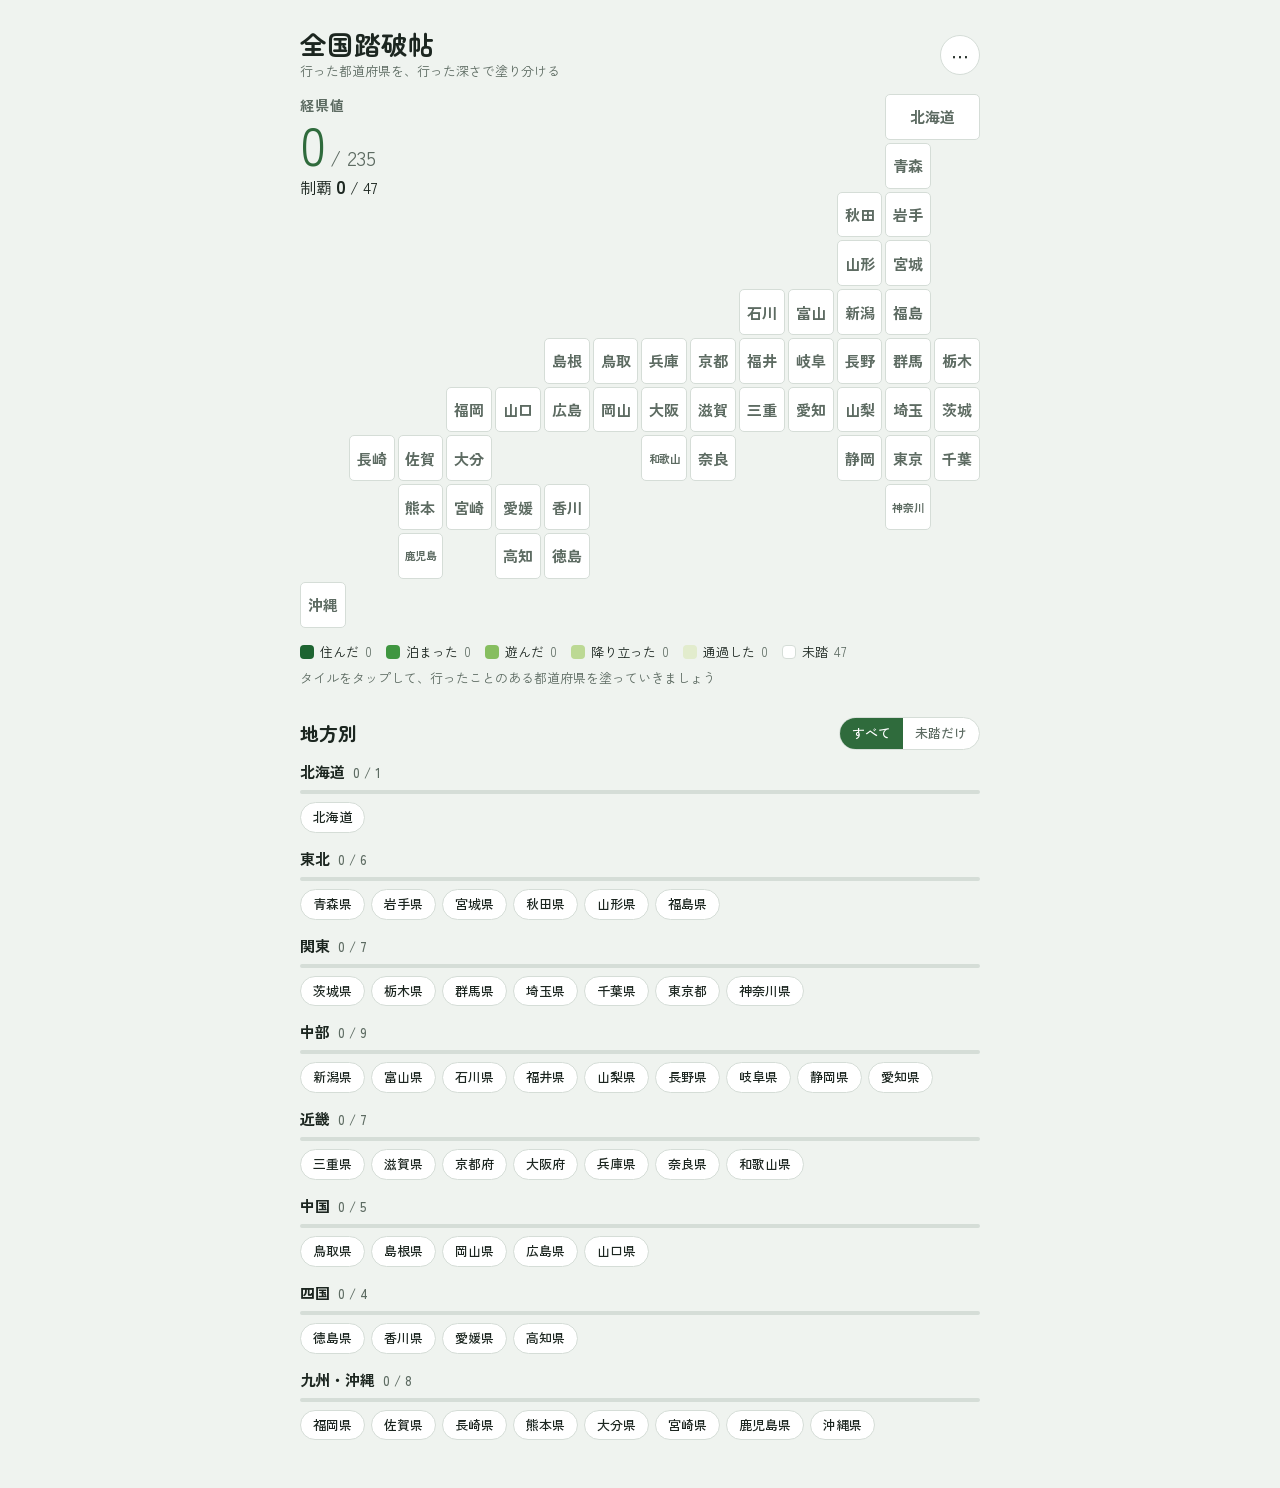
==== touha/index.html @ 2cebdfd8 "claude.ai版の食べ歩き帖と全国踏破帖のプログラムを追加 claude.aiで公開している2つのアプリのプログラムを控えとして保存。 tabearuki/ に食べ歩き帖、touha/ に全国踏破" ====
<!doctype html>
<html lang="ja">
<head>
<meta charset="utf-8">
<meta name="viewport" content="width=device-width, initial-scale=1, viewport-fit=cover">
</head>
<body>
<title>全国踏破帖</title>
<meta name="claude:viewport-fit-sides" content="cover">
<link rel="preconnect" href="https://fonts.googleapis.com">
<link rel="preconnect" href="https://fonts.gstatic.com" crossorigin>
<link rel="stylesheet" href="https://fonts.googleapis.com/css2?family=Zen+Kaku+Gothic+New:wght@400;500;700&family=Zen+Maru+Gothic:wght@700&display=swap">
<style>
/* Layout: 47都道府県のタイル地図が主役。左上の海に経県値、地図の下に凡例と地方別の進み具合 */
:root {
  --paper: #eff3ef;
  --surface: #ffffff;
  --ink: #1c2620;
  --ink-soft: #5d6b62;
  --line: #d5ddd7;
  --accent: #2f6b3c;
  --accent-soft: #e1ede3;
  --tile0: #ffffff;
  --lv1: #e2eccd; --lv2: #bcd994; --lv3: #86be5f; --lv4: #3f9640; --lv5: #1d6431;
  --on-lv1: #1c2620; --on-lv2: #1c2620; --on-lv3: #1c2620; --on-lv4: #ffffff; --on-lv5: #ffffff;
  --star: #d99a00;
  --star-off: #d3dad5;
  --danger: #b8402e;
  --scrim: rgba(16, 26, 20, .5);
  --font-display: "Zen Maru Gothic", "Hiragino Maru Gothic ProN", "Hiragino Sans", system-ui, sans-serif;
  --font-body: "Zen Kaku Gothic New", "Hiragino Sans", "Noto Sans JP", "Yu Gothic UI", system-ui, sans-serif;
}
@media (prefers-color-scheme: dark) {
  :root:not([data-theme="light"]) {
    --paper: #111613; --surface: #1a211d; --ink: #e6ece7; --ink-soft: #98a69d; --line: #2d3832;
    --accent: #8fd09a; --accent-soft: #233328; --tile0: #1a211d;
    --lv1: #2b3a28; --lv2: #3e5c32; --lv3: #5a8c40; --lv4: #82bd5c; --lv5: #bde68f;
    --on-lv1: #e6ece7; --on-lv2: #e6ece7; --on-lv3: #ffffff; --on-lv4: #111613; --on-lv5: #111613;
    --star: #f0b52a; --star-off: #34413a; --danger: #ff7a66; --scrim: rgba(0, 0, 0, .6); color-scheme: dark;
  }
}
:root[data-theme="dark"] {
  --paper: #111613; --surface: #1a211d; --ink: #e6ece7; --ink-soft: #98a69d; --line: #2d3832;
  --accent: #8fd09a; --accent-soft: #233328; --tile0: #1a211d;
  --lv1: #2b3a28; --lv2: #3e5c32; --lv3: #5a8c40; --lv4: #82bd5c; --lv5: #bde68f;
  --on-lv1: #e6ece7; --on-lv2: #e6ece7; --on-lv3: #ffffff; --on-lv4: #111613; --on-lv5: #111613;
  --star: #f0b52a; --star-off: #34413a; --danger: #ff7a66; --scrim: rgba(0, 0, 0, .6); color-scheme: dark;
}

* { box-sizing: border-box; }
body {
  background: var(--paper);
  color: var(--ink);
  font-family: var(--font-body);
  font-size: 15px;
  line-height: 1.6;
  padding-left: max(16px, env(safe-area-inset-left, 0px));
  padding-right: max(16px, env(safe-area-inset-right, 0px));
  padding-block: 0 40px;
}
.wrap { max-width: 680px; margin: 0 auto; }
button, input, select, textarea { font: inherit; color: inherit; }
button { cursor: pointer; }
:focus-visible { outline: 2px solid var(--accent); outline-offset: 2px; }

.btn {
  border: 1px solid var(--line);
  background: var(--surface);
  border-radius: 999px;
  padding: 6px 14px;
  font-size: 13px;
  font-weight: 500;
  white-space: nowrap;
  color: var(--ink);
  display: inline-flex;
  align-items: center;
  gap: 4px;
}
.btn:hover { border-color: var(--ink-soft); }
.btn.primary { background: var(--accent); border-color: var(--accent); color: var(--surface); font-weight: 700; }
.btn.danger { color: var(--danger); border-color: transparent; background: transparent; }
.btn.lg { font-size: 15px; padding: 9px 18px; }

input, select, textarea {
  width: 100%;
  border: 1px solid var(--line);
  background: var(--surface);
  border-radius: 10px;
  padding: 10px 12px;
  min-width: 0;
}
textarea { resize: vertical; }

.masthead { display: flex; align-items: center; justify-content: space-between; gap: 12px; padding-block: 20px 12px; }
.masthead h1 { font-family: var(--font-display); font-size: 26px; letter-spacing: .04em; margin: 0; line-height: 1.2; }
.masthead p { margin: 2px 0 0; color: var(--ink-soft); font-size: 13px; }
.icon-btn { border: 1px solid var(--line); background: var(--surface); border-radius: 50%; width: 40px; height: 40px; font-size: 18px; line-height: 1; color: var(--ink); flex: none; }

/* タイル地図 */
.map-box { container-type: inline-size; }
.map {
  --gap: 3px;
  --cell: calc((100cqi - 13 * var(--gap)) / 14);
  display: grid;
  grid-template-columns: repeat(14, 1fr);
  grid-auto-rows: var(--cell);
  gap: var(--gap);
}
.tile {
  border: 1px solid var(--line);
  border-radius: 5px;
  background: var(--tile0);
  color: var(--ink-soft);
  font-size: clamp(9px, 2.5cqi, 15px);
  font-weight: 700;
  line-height: 1;
  padding: 0;
  display: grid;
  place-items: center;
  overflow: hidden;
  white-space: nowrap;
}
.tile:hover { border-color: var(--accent); }
.map .tile.long { font-size: clamp(7px, 1.75cqi, 11px); letter-spacing: -.04em; }
.tile[data-lv="1"] { background: var(--lv1); color: var(--on-lv1); border-color: transparent; }
.tile[data-lv="2"] { background: var(--lv2); color: var(--on-lv2); border-color: transparent; }
.tile[data-lv="3"] { background: var(--lv3); color: var(--on-lv3); border-color: transparent; }
.tile[data-lv="4"] { background: var(--lv4); color: var(--on-lv4); border-color: transparent; }
.tile[data-lv="5"] { background: var(--lv5); color: var(--on-lv5); border-color: transparent; }
.tile.dim { opacity: .25; }

.score {
  grid-column: 1 / span 8;
  grid-row: 1 / span 4;
  align-self: start;
  display: grid;
  gap: 2px;
}
.score .label { font-size: clamp(11px, 2.6cqi, 14px); color: var(--ink-soft); font-weight: 700; letter-spacing: .08em; }
.score .big { font-family: var(--font-display); font-size: clamp(28px, 9cqi, 52px); line-height: 1; font-variant-numeric: tabular-nums; color: var(--accent); }
.score .big small { font-size: .4em; color: var(--ink-soft); margin-left: 4px; }
.score .sub { font-size: clamp(12px, 3cqi, 16px); font-variant-numeric: tabular-nums; }
.score .sub b { font-size: 1.15em; }

.legend { display: flex; flex-wrap: wrap; gap: 6px 14px; margin: 14px 0 4px; font-size: 13px; font-variant-numeric: tabular-nums; }
.legend span { display: inline-flex; align-items: center; gap: 6px; }
.swatch { width: 14px; height: 14px; border-radius: 4px; border: 1px solid var(--line); background: var(--tile0); flex: none; }
.swatch[data-lv="1"] { background: var(--lv1); border-color: transparent; }
.swatch[data-lv="2"] { background: var(--lv2); border-color: transparent; }
.swatch[data-lv="3"] { background: var(--lv3); border-color: transparent; }
.swatch[data-lv="4"] { background: var(--lv4); border-color: transparent; }
.swatch[data-lv="5"] { background: var(--lv5); border-color: transparent; }
.legend .n { color: var(--ink-soft); }

.hint { color: var(--ink-soft); font-size: 13px; margin: 6px 0 0; }

/* 地方別 */
.section-head { display: flex; align-items: center; justify-content: space-between; gap: 12px; margin: 28px 0 10px; }
.section-head h2 { font-family: var(--font-display); font-size: 19px; margin: 0; }
.seg { display: inline-flex; border: 1px solid var(--line); border-radius: 999px; overflow: hidden; background: var(--surface); }
.seg button { border: none; background: transparent; padding: 5px 12px; font-size: 13px; font-weight: 500; color: var(--ink-soft); }
.seg button[aria-pressed="true"] { background: var(--accent); color: var(--surface); }
.regions { display: grid; gap: 14px; }
.region h3 { display: flex; align-items: baseline; gap: 8px; margin: 0 0 6px; font-size: 15px; }
.region h3 .n { color: var(--ink-soft); font-size: 13px; font-weight: 500; font-variant-numeric: tabular-nums; }
.bar { height: 4px; border-radius: 2px; background: var(--line); overflow: hidden; margin-bottom: 8px; }
.bar i { display: block; height: 100%; background: var(--accent); }
.prefs { display: flex; flex-wrap: wrap; gap: 6px; }
.pill {
  border: 1px solid var(--line);
  background: var(--tile0);
  color: var(--ink);
  border-radius: 999px;
  padding: 4px 12px;
  font-size: 13px;
  font-weight: 500;
}
.pill[data-lv="1"] { background: var(--lv1); color: var(--on-lv1); border-color: transparent; }
.pill[data-lv="2"] { background: var(--lv2); color: var(--on-lv2); border-color: transparent; }
.pill[data-lv="3"] { background: var(--lv3); color: var(--on-lv3); border-color: transparent; }
.pill[data-lv="4"] { background: var(--lv4); color: var(--on-lv4); border-color: transparent; }
.pill[data-lv="5"] { background: var(--lv5); color: var(--on-lv5); border-color: transparent; }
.done-msg { color: var(--ink-soft); font-size: 13px; margin: 0; }

.toast {
  position: fixed;
  left: 50%;
  bottom: calc(24px + env(safe-area-inset-bottom, 0px));
  transform: translateX(-50%);
  width: max-content;
  max-width: calc(100% - 32px);
  background: var(--ink);
  color: var(--paper);
  padding: 10px 18px;
  border-radius: 999px;
  font-size: 14px;
  z-index: 10;
}

/* ダイアログ */
dialog {
  border: none;
  border-radius: 16px;
  padding: 20px;
  width: min(560px, calc(100% - 24px));
  max-height: calc(100% - 24px);
  background: var(--surface);
  color: var(--ink);
  box-shadow: 0 12px 40px rgba(0, 0, 0, .25);
}
dialog::backdrop { background: var(--scrim); }
dialog h2 { font-family: var(--font-display); margin: 0 0 12px; font-size: 19px; text-wrap: balance; }
dialog h3 { font-size: 15px; margin: 18px 0 8px; }
dialog form { display: grid; gap: 12px; }
dialog label, .field { display: grid; gap: 4px; font-size: 13px; color: var(--ink-soft); font-weight: 500; }
dialog label > input, dialog label > textarea, dialog label > select { color: var(--ink); font-size: 15px; font-weight: 400; }
.field-row { display: grid; grid-template-columns: 1fr 1fr; gap: 12px; }
.dialog-sub { margin: -8px 0 0; font-weight: 700; }
.dialog-actions { display: flex; gap: 8px; align-items: center; margin-top: 12px; flex-wrap: wrap; }
.spacer { flex: 1; }
.note { color: var(--ink-soft); font-size: 13px; }
.menu-list { display: grid; gap: 8px; }
.menu-list .btn { justify-content: flex-start; border-radius: 10px; padding: 12px 14px; font-size: 14px; }
.where { font-size: 13px; background: var(--paper); border-radius: 10px; padding: 10px 12px; margin: 0 0 12px; }

.detail-head { display: flex; align-items: center; gap: 12px; }
.detail-head .big-tile { width: 64px; height: 56px; border-radius: 10px; display: grid; place-items: center; font-family: var(--font-display); font-size: 18px; flex: none; }
.detail-head h2 { margin: 0; }
.detail-head p { margin: 0; color: var(--ink-soft); font-size: 13px; font-variant-numeric: tabular-nums; }
.levels { display: grid; grid-template-columns: repeat(3, 1fr); gap: 6px; }
.levels button {
  border: 1px solid var(--line);
  background: var(--surface);
  border-radius: 10px;
  padding: 8px 4px;
  font-size: 13px;
  font-weight: 700;
  display: grid;
  gap: 2px;
  justify-items: center;
}
.levels button small { font-weight: 400; color: var(--ink-soft); font-size: 11px; }
.levels button[aria-pressed="true"] { border: 2px solid var(--accent); background: var(--accent-soft); }
.levels button:disabled { opacity: .4; cursor: not-allowed; }
.trip-list { list-style: none; padding: 0; margin: 0; display: grid; gap: 10px; }
.trip { border: 1px solid var(--line); border-radius: 12px; padding: 10px 12px; }
.trip-head { display: flex; align-items: center; flex-wrap: wrap; gap: 6px 10px; }
.trip-head .date { font-weight: 700; font-variant-numeric: tabular-nums; }
.kind { font-size: 11px; font-weight: 700; padding: 1px 8px; border-radius: 999px; }
.kind[data-lv="1"] { background: var(--lv1); color: var(--on-lv1); }
.kind[data-lv="2"] { background: var(--lv2); color: var(--on-lv2); }
.kind[data-lv="3"] { background: var(--lv3); color: var(--on-lv3); }
.kind[data-lv="4"] { background: var(--lv4); color: var(--on-lv4); }
.kind[data-lv="5"] { background: var(--lv5); color: var(--on-lv5); }
.trip-btns { display: flex; gap: 4px; margin-left: auto; }
.trip-btns .btn { padding: 3px 10px; font-size: 12px; }
.trip p { margin: 4px 0 0; font-size: 14px; white-space: pre-wrap; overflow-wrap: anywhere; }
.trip .label { color: var(--ink-soft); margin-right: 6px; font-size: 12px; }
.stars { color: var(--star); letter-spacing: 1px; white-space: nowrap; }
.stars .off { color: var(--star-off); }

.stars-input { display: flex; align-items: center; gap: 2px; flex-wrap: wrap; }
.stars-input button { border: none; background: transparent; padding: 0 2px; font-size: 32px; line-height: 1.1; color: var(--star-off); }
.stars-input button.on { color: var(--star); }
.stars-input .clear { font-size: 12px; color: var(--ink-soft); margin-left: 8px; padding: 4px 8px; }

@media (max-width: 420px) {
  .field-row { grid-template-columns: 1fr; }
  dialog { padding: 16px; }
}
</style>

<div class="wrap">
  <header class="masthead">
    <div>
      <h1>全国踏破帖</h1>
      <p>行った都道府県を、行った深さで塗り分ける</p>
    </div>
    <button id="menuBtn" class="icon-btn" type="button" aria-label="メニュー">⋯</button>
  </header>

  <div class="map-box">
    <div class="map" id="map">
      <div class="score" aria-live="polite">
        <span class="label">経県値</span>
        <span class="big"><span id="scoreNum">0</span><small>/ 235</small></span>
        <span class="sub">制覇 <b id="visitedNum">0</b> / 47</span>
      </div>
    </div>
  </div>
  <div class="legend" id="legend"></div>
  <p class="hint" id="hint">読み込み中…</p>

  <div class="section-head">
    <h2>地方別</h2>
    <div class="seg" role="group" aria-label="表示する都道府県">
      <button type="button" data-filter="all" aria-pressed="true">すべて</button>
      <button type="button" data-filter="unvisited" aria-pressed="false">未踏だけ</button>
    </div>
  </div>
  <div class="regions" id="regions"></div>
</div>

<div id="toast" class="toast" role="status" hidden></div>

<dialog id="prefDialog">
  <div id="prefBody"></div>
  <div class="dialog-actions">
    <span class="spacer"></span>
    <button type="button" class="btn lg" data-close>閉じる</button>
    <button type="button" class="btn lg primary" id="addTripBtn">＋ 旅の記録</button>
  </div>
</dialog>

<dialog id="tripDialog">
  <form id="tripForm" novalidate>
    <h2 id="tripDialogTitle">旅の記録</h2>
    <p class="dialog-sub" id="tripPrefName"></p>
    <div class="field-row">
      <label>行った日（わからなければ空欄）<input id="t-date" name="date" type="date"></label>
      <label>どこまで行った？
        <select id="t-level" name="level">
          <option value="5">住んだ</option>
          <option value="4">泊まった</option>
          <option value="3" selected>遊んだ</option>
          <option value="2">降り立った</option>
          <option value="1">通過した</option>
        </select>
      </label>
    </div>
    <label>行った場所<input id="t-places" name="places" autocomplete="off" placeholder="金沢城、ひがし茶屋街"></label>
    <label>一緒に行った人<input id="t-companions" name="companions" autocomplete="off" placeholder="家族、ひとり など"></label>
    <div class="field"><span>楽しさ</span><div class="stars-input" data-name="rating"></div></div>
    <label>思い出<textarea id="t-comment" name="comment" rows="3" placeholder="食べたもの、景色、ハプニング など"></textarea></label>
    <div class="dialog-actions">
      <span class="spacer"></span>
      <button type="button" class="btn lg" data-close>キャンセル</button>
      <button type="submit" class="btn lg primary">記録する</button>
    </div>
  </form>
</dialog>

<dialog id="confirmDialog">
  <form method="dialog">
    <h2 id="confirmTitle">確認</h2>
    <p id="confirmText" class="note" style="white-space: pre-line; margin: 0"></p>
    <div class="dialog-actions">
      <span class="spacer"></span>
      <button class="btn lg" value="cancel">やめる</button>
      <button class="btn lg primary" value="ok" id="confirmOk">OK</button>
    </div>
  </form>
</dialog>

<dialog id="menuDialog">
  <h2>メニュー</h2>
  <p class="where" id="whereText"></p>
  <div class="menu-list">
    <button type="button" class="btn" id="exportJsonBtn">バックアップを保存（JSON）</button>
    <button type="button" class="btn" id="importJsonBtn">バックアップから復元（JSON）</button>
    <button type="button" class="btn" id="exportCsvBtn">表計算用に書き出し（CSV）</button>
  </div>
  <p class="note">経県値：住んだ 5点・泊まった 4点・遊んだ 3点・降り立った 2点・通過した 1点。47都道府県すべてに住むと235点です。</p>
  <input type="file" id="importFile" accept="application/json,.json" hidden>
  <div class="dialog-actions">
    <span class="spacer"></span>
    <button type="button" class="btn lg" data-close>閉じる</button>
  </div>
</dialog>

<script>
'use strict';

// ---------- 都道府県（コード, 名前, タイル表記, 地方, 列, 行） ----------
const PREFS = [
  ['01', '北海道', '北海道', '北海道', 12, 0], ['02', '青森県', '青森', '東北', 12, 1], ['03', '岩手県', '岩手', '東北', 12, 2],
  ['04', '宮城県', '宮城', '東北', 12, 3], ['05', '秋田県', '秋田', '東北', 11, 2], ['06', '山形県', '山形', '東北', 11, 3],
  ['07', '福島県', '福島', '東北', 12, 4], ['08', '茨城県', '茨城', '関東', 13, 6], ['09', '栃木県', '栃木', '関東', 13, 5],
  ['10', '群馬県', '群馬', '関東', 12, 5], ['11', '埼玉県', '埼玉', '関東', 12, 6], ['12', '千葉県', '千葉', '関東', 13, 7],
  ['13', '東京都', '東京', '関東', 12, 7], ['14', '神奈川県', '神奈川', '関東', 12, 8], ['15', '新潟県', '新潟', '中部', 11, 4],
  ['16', '富山県', '富山', '中部', 10, 4], ['17', '石川県', '石川', '中部', 9, 4], ['18', '福井県', '福井', '中部', 9, 5],
  ['19', '山梨県', '山梨', '中部', 11, 6], ['20', '長野県', '長野', '中部', 11, 5], ['21', '岐阜県', '岐阜', '中部', 10, 5],
  ['22', '静岡県', '静岡', '中部', 11, 7], ['23', '愛知県', '愛知', '中部', 10, 6], ['24', '三重県', '三重', '近畿', 9, 6],
  ['25', '滋賀県', '滋賀', '近畿', 8, 6], ['26', '京都府', '京都', '近畿', 8, 5], ['27', '大阪府', '大阪', '近畿', 7, 6],
  ['28', '兵庫県', '兵庫', '近畿', 7, 5], ['29', '奈良県', '奈良', '近畿', 8, 7], ['30', '和歌山県', '和歌山', '近畿', 7, 7],
  ['31', '鳥取県', '鳥取', '中国', 6, 5], ['32', '島根県', '島根', '中国', 5, 5], ['33', '岡山県', '岡山', '中国', 6, 6],
  ['34', '広島県', '広島', '中国', 5, 6], ['35', '山口県', '山口', '中国', 4, 6], ['36', '徳島県', '徳島', '四国', 5, 9],
  ['37', '香川県', '香川', '四国', 5, 8], ['38', '愛媛県', '愛媛', '四国', 4, 8], ['39', '高知県', '高知', '四国', 4, 9],
  ['40', '福岡県', '福岡', '九州・沖縄', 3, 6], ['41', '佐賀県', '佐賀', '九州・沖縄', 2, 7], ['42', '長崎県', '長崎', '九州・沖縄', 1, 7],
  ['43', '熊本県', '熊本', '九州・沖縄', 2, 8], ['44', '大分県', '大分', '九州・沖縄', 3, 7], ['45', '宮崎県', '宮崎', '九州・沖縄', 3, 8],
  ['46', '鹿児島県', '鹿児島', '九州・沖縄', 2, 9], ['47', '沖縄県', '沖縄', '九州・沖縄', 0, 10],
].map(([code, name, short, region, col, row]) => ({ code, name, short, region, col, row }));
const PREF = Object.fromEntries(PREFS.map((p) => [p.code, p]));
const REGIONS = ['北海道', '東北', '関東', '中部', '近畿', '中国', '四国', '九州・沖縄'];
const LEVELS = ['未踏', '通過した', '降り立った', '遊んだ', '泊まった', '住んだ'];
const LEVEL_HINTS = ['まだ行っていない', '乗り物で通っただけ', '駅や空港に降りた', '観光や用事で歩いた', '1泊以上した', '暮らしていた'];

// ---------- データ ----------
// recs[code] = { base(0-5), memo, trips: [{ id, date, level(1-5), places, companions, rating(0-5), comment }] }
const LOCAL_KEY = 'touha-v1';
const store = { mode: 'loading', db: null };
let recs = {};
let filter = 'all';

const str = (v) => (v == null ? '' : String(v)).trim();
const clamp = (v, lo, hi) => Math.max(lo, Math.min(hi, Math.round(Number(v) || 0)));
const uid = () => Date.now().toString(36) + Math.random().toString(36).slice(2, 8);

function normalizeTrip(t) {
  if (!t) return null;
  const date = /^\d{4}-\d{2}-\d{2}$/.test(str(t.date)) ? str(t.date) : '';
  return {
    id: str(t.id) || uid(),
    date,
    level: clamp(t.level, 1, 5),
    places: str(t.places),
    companions: str(t.companions),
    rating: clamp(t.rating, 0, 5),
    comment: str(t.comment),
  };
}

function normalizeRec(r) {
  return {
    base: clamp(r && r.base, 0, 5),
    memo: str(r && r.memo),
    trips: Array.isArray(r && r.trips) ? r.trips.map(normalizeTrip).filter(Boolean) : [],
  };
}

const rec = (code) => recs[code] || (recs[code] = normalizeRec(null));
const tripMax = (r) => r.trips.reduce((m, t) => Math.max(m, t.level), 0);
const levelOf = (code) => (recs[code] ? Math.max(recs[code].base, tripMax(recs[code])) : 0);
const sortedTrips = (r) => [...r.trips].sort((a, b) => (b.date || '0').localeCompare(a.date || '0'));
const firstDate = (r) => r.trips.map((t) => t.date).filter(Boolean).sort()[0] || '';

// ---------- 保存先：claude.ai（所有者）またはこの端末 ----------
const use = (name) =>
  window.claude && typeof window.claude.use === 'function'
    ? Promise.resolve(window.claude.use(name)).catch(() => null)
    : Promise.resolve(null);

function loadLocal() {
  try {
    const parsed = JSON.parse(localStorage.getItem(LOCAL_KEY) || 'null');
    if (parsed && parsed.prefs) return fromPlain(parsed.prefs);
  } catch (e) { /* 使えない環境では空で始める */ }
  return {};
}

function saveLocal() {
  try { localStorage.setItem(LOCAL_KEY, JSON.stringify({ version: 1, prefs: recs })); }
  catch (e) { toast('この端末に保存できませんでした。バックアップを取ってください'); }
}

function fromPlain(obj) {
  const out = {};
  for (const [code, r] of Object.entries(obj || {})) if (PREF[code]) out[code] = normalizeRec(r);
  return out;
}

async function initStore() {
  const [db, user] = await Promise.all([use('db'), use('user')]);
  const owner = user ? await user.isOwner() : false;
  if (db && owner) {
    store.mode = 'cloud';
    store.db = db;
    db.collection('prefs').onSnapshot(
      (snap) => {
        const next = {};
        for (const d of snap.docs) if (PREF[d.id]) next[d.id] = normalizeRec(d.data());
        recs = next;
        render();
        refreshPref();
      },
      () => toast('同期が止まりました。ページを開き直してください'),
    );
  } else {
    store.mode = 'local';
    recs = loadLocal();
    render();
  }
}

async function cloudCall(fn) {
  try {
    await fn();
  } catch (e) {
    if (e && e.code === 'unavailable') {
      await new Promise((r) => setTimeout(r, 600 + Math.random() * 800));
      try { await fn(); return true; } catch (e2) { e = e2; }
    }
    toast(e && e.code === 'quota_exceeded' ? '保存容量がいっぱいです' : '保存できませんでした。通信状況を確認してもう一度お試しください');
    return false;
  }
  return true;
}

function persist(code) {
  if (store.mode !== 'cloud') { saveLocal(); return Promise.resolve(true); }
  const r = recs[code];
  const ref = store.db.collection('prefs').doc(code);
  const empty = !r || (!r.base && !r.memo && !r.trips.length);
  return cloudCall(() => (empty ? ref.delete() : ref.set({ ...r })));
}

// ---------- 表示ユーティリティ ----------
const $ = (sel) => document.querySelector(sel);
const esc = (s) => String(s).replace(/[&<>"']/g, (c) => ({ '&': '&amp;', '<': '&lt;', '>': '&gt;', '"': '&quot;', "'": '&#39;' }[c]));
const fmtDate = (d) => (d ? d.replaceAll('-', '/') : '日付なし');
const today = () => { const d = new Date(); d.setMinutes(d.getMinutes() - d.getTimezoneOffset()); return d.toISOString().slice(0, 10); };

function starsHtml(value) {
  return `<span class="stars" aria-label="楽しさ ${value}">${'★'.repeat(value)}<span class="off">${'★'.repeat(5 - value)}</span></span>`;
}

let toastTimer;
function toast(msg) {
  const el = $('#toast');
  el.textContent = msg;
  el.hidden = false;
  clearTimeout(toastTimer);
  toastTimer = setTimeout(() => { el.hidden = true; }, 2600);
}

const confirmDialog = $('#confirmDialog');
function askConfirm(title, text, okLabel) {
  $('#confirmTitle').textContent = title;
  $('#confirmText').textContent = text;
  $('#confirmOk').textContent = okLabel;
  confirmDialog.returnValue = '';
  confirmDialog.showModal();
  return new Promise((resolve) => {
    confirmDialog.addEventListener('close', () => resolve(confirmDialog.returnValue === 'ok'), { once: true });
  });
}

// ---------- 地図と集計 ----------
function buildMap() {
  const map = $('#map');
  for (const p of PREFS) {
    const b = document.createElement('button');
    b.type = 'button';
    b.className = 'tile';
    b.dataset.code = p.code;
    b.textContent = p.short;
    if (p.short.length > 2 && p.code !== '01') b.classList.add('long');
    b.style.gridColumn = p.code === '01' ? `${p.col + 1} / span 2` : String(p.col + 1);
    b.style.gridRow = String(p.row + 1);
    map.appendChild(b);
  }
}

function render() {
  if (store.mode === 'loading') return;
  const counts = [0, 0, 0, 0, 0, 0];
  let score = 0;
  for (const p of PREFS) {
    const lv = levelOf(p.code);
    counts[lv] += 1;
    score += lv;
    const tile = document.querySelector(`.tile[data-code="${p.code}"]`);
    tile.dataset.lv = lv;
    tile.setAttribute('aria-label', `${p.name}：${LEVELS[lv]}`);
    tile.classList.toggle('dim', filter === 'unvisited' && lv > 0);
  }
  const visited = 47 - counts[0];
  $('#scoreNum').textContent = score;
  $('#visitedNum').textContent = visited;
  $('#legend').innerHTML = [5, 4, 3, 2, 1, 0]
    .map((lv) => `<span><i class="swatch" data-lv="${lv}"></i>${LEVELS[lv]} <span class="n">${counts[lv]}</span></span>`).join('');
  $('#hint').textContent = visited
    ? `残り ${counts[0]} 都道府県。タイルをタップすると記録できます`
    : 'タイルをタップして、行ったことのある都道府県を塗っていきましょう';

  $('#regions').innerHTML = REGIONS.map((region) => {
    const list = PREFS.filter((p) => p.region === region);
    const done = list.filter((p) => levelOf(p.code) > 0).length;
    const shown = filter === 'unvisited' ? list.filter((p) => levelOf(p.code) === 0) : list;
    const pills = shown.length
      ? `<div class="prefs">${shown.map((p) => `<button type="button" class="pill" data-code="${p.code}" data-lv="${levelOf(p.code)}">${esc(p.name)}</button>`).join('')}</div>`
      : '<p class="done-msg">すべて行きました</p>';
    return `<section class="region">
      <h3>${region}<span class="n">${done} / ${list.length}</span></h3>
      <div class="bar"><i style="width:${(done / list.length) * 100}%"></i></div>
      ${pills}
    </section>`;
  }).join('');
}

// ---------- 都道府県の詳細 ----------
const prefDialog = $('#prefDialog');
let currentCode = null;

function openPref(code) {
  currentCode = code;
  prefDialog.showModal();
  refreshPref();
}

function refreshPref() {
  if (!prefDialog.open) return;
  const p = PREF[currentCode];
  const r = recs[currentCode] || normalizeRec(null);
  const lv = levelOf(currentCode);
  const tmax = tripMax(r);
  const trips = sortedTrips(r);
  const first = firstDate(r);
  const sub = [p.region, LEVELS[lv]];
  if (first) sub.push(`初訪問 ${fmtDate(first)}`);
  if (trips.length) sub.push(`旅 ${trips.length}回`);

  $('#prefBody').innerHTML = `
    <div class="detail-head">
      <span class="big-tile tile" data-lv="${lv}">${esc(p.short)}</span>
      <div><h2>${esc(p.name)}</h2><p>${sub.map(esc).join(' · ')}</p></div>
    </div>
    <h3>どこまで行った？</h3>
    <div class="levels" id="levelBtns">
      ${[0, 1, 2, 3, 4, 5].map((n) => `
        <button type="button" data-level="${n}" aria-pressed="${n === lv}" ${n < tmax ? 'disabled' : ''}>
          ${LEVELS[n]}<small>${LEVEL_HINTS[n]}</small>
        </button>`).join('')}
    </div>
    ${tmax ? `<p class="note">旅の記録に「${LEVELS[tmax]}」があるので、それより低くはできません。</p>` : ''}
    <h3>旅の記録</h3>
    ${trips.length ? `<ul class="trip-list">${trips.map((t) => `
      <li class="trip" data-trip-id="${esc(t.id)}">
        <div class="trip-head">
          <span class="date">${fmtDate(t.date)}</span>
          <span class="kind" data-lv="${t.level}">${LEVELS[t.level]}</span>
          ${t.rating ? starsHtml(t.rating) : ''}
          <span class="trip-btns">
            <button type="button" class="btn" data-trip-action="edit">編集</button>
            <button type="button" class="btn danger" data-trip-action="delete">削除</button>
          </span>
        </div>
        ${t.places ? `<p><span class="label">行った場所</span>${esc(t.places)}</p>` : ''}
        ${t.companions ? `<p><span class="label">一緒に</span>${esc(t.companions)}</p>` : ''}
        ${t.comment ? `<p>${esc(t.comment)}</p>` : ''}
      </li>`).join('')}</ul>`
      : '<p class="note">まだ記録はありません。「＋ 旅の記録」から日付や行った場所を残せます。</p>'}
    <h3>メモ</h3>
    <label><span class="note">行ってみたい場所、名物 など</span>
      <textarea id="prefMemo" rows="2">${esc(r.memo)}</textarea>
    </label>`;
}

$('#prefBody').addEventListener('click', async (e) => {
  const lvBtn = e.target.closest('[data-level]');
  if (lvBtn) {
    const r = rec(currentCode);
    const n = Number(lvBtn.dataset.level);
    if (n === levelOf(currentCode) && n === r.base) return;
    r.base = n;
    render();
    refreshPref();
    if (await persist(currentCode)) toast(`${PREF[currentCode].name}を「${LEVELS[levelOf(currentCode)]}」にしました`);
    return;
  }
  const tripBtn = e.target.closest('[data-trip-action]');
  if (!tripBtn) return;
  const id = tripBtn.closest('[data-trip-id]').dataset.tripId;
  if (tripBtn.dataset.tripAction === 'edit') { openTrip(currentCode, id); return; }
  const r = rec(currentCode);
  const trip = r.trips.find((t) => t.id === id);
  if (!await askConfirm('記録を削除', `${fmtDate(trip.date)} の記録を削除します。`, '削除する')) return;
  r.trips = r.trips.filter((t) => t.id !== id);
  render();
  refreshPref();
  if (await persist(currentCode)) toast('記録を削除しました');
});

$('#prefBody').addEventListener('change', async (e) => {
  if (e.target.id !== 'prefMemo') return;
  const r = rec(currentCode);
  const memo = str(e.target.value);
  if (memo === r.memo) return;
  r.memo = memo;
  if (await persist(currentCode)) toast('メモを保存しました');
});

$('#addTripBtn').addEventListener('click', () => openTrip(currentCode));

// ---------- 旅の記録 ----------
const tripDialog = $('#tripDialog');
const tripForm = $('#tripForm');
const ratingInput = tripForm.querySelector('[data-name="rating"]');
let tripTarget = { code: null, id: null };

function setupStarsInput(container) {
  container.innerHTML = [1, 2, 3, 4, 5]
    .map((n) => `<button type="button" data-star="${n}" aria-label="${n}つ星">★</button>`).join('') +
    '<button type="button" class="clear" data-star="0">クリア</button>';
  container.addEventListener('click', (e) => {
    const btn = e.target.closest('[data-star]');
    if (btn) setStars(container, Number(btn.dataset.star));
  });
}
function setStars(container, value) {
  container.dataset.value = value;
  container.querySelectorAll('[data-star]').forEach((b) => {
    const n = Number(b.dataset.star);
    if (n > 0) { b.classList.toggle('on', n <= value); b.setAttribute('aria-pressed', String(n <= value)); }
  });
}

function openTrip(code, id = null) {
  const r = recs[code];
  const trip = id && r ? r.trips.find((t) => t.id === id) : null;
  tripTarget = { code, id: trip ? trip.id : null };
  tripForm.reset();
  $('#tripDialogTitle').textContent = trip ? '記録を編集' : '旅の記録';
  $('#tripPrefName').textContent = PREF[code].name;
  const f = tripForm.elements;
  f.date.value = trip ? trip.date : today();
  f.level.value = String(trip ? trip.level : 3);
  f.places.value = trip ? trip.places : '';
  f.companions.value = trip ? trip.companions : '';
  f.comment.value = trip ? trip.comment : '';
  setStars(ratingInput, trip ? trip.rating : 0);
  tripDialog.showModal();
}

tripForm.addEventListener('submit', async (e) => {
  e.preventDefault();
  const f = tripForm.elements;
  const code = tripTarget.code;
  const trip = normalizeTrip({
    id: tripTarget.id,
    date: f.date.value,
    level: f.level.value,
    places: f.places.value,
    companions: f.companions.value,
    rating: ratingInput.dataset.value,
    comment: f.comment.value,
  });
  const r = rec(code);
  const before = levelOf(code);
  const idx = r.trips.findIndex((t) => t.id === trip.id);
  if (idx >= 0) r.trips[idx] = trip; else r.trips.push(trip);
  tripDialog.close();
  render();
  refreshPref();
  if (!await persist(code)) return;
  const after = levelOf(code);
  toast(after > before ? `${PREF[code].name}が「${LEVELS[after]}」になりました（+${after - before}点）` : '記録を保存しました');
});

// ---------- バックアップ ----------
async function offerFile(filename, content, type) {
  if (!window.claude) {
    const a = document.createElement('a');
    a.href = URL.createObjectURL(new Blob([content], { type }));
    a.download = filename;
    a.click();
    setTimeout(() => URL.revokeObjectURL(a.href), 1000);
    return;
  }
  const downloads = await use('downloads');
  if (!downloads) { toast('この画面ではファイルを保存できません'); return; }
  try {
    await downloads.save({ filename, data: content });
    toast('保存しました');
  } catch (e) {
    if (e && e.code === 'declined') return;
    toast(e && e.code === 'rate_limited' ? '少し待ってからもう一度お試しください' : 'ファイルを保存できませんでした');
  }
}

$('#exportJsonBtn').addEventListener('click', () => {
  offerFile(`touha-${today()}.json`, JSON.stringify({ version: 1, prefs: recs }, null, 2), 'application/json');
});

$('#exportCsvBtn').addEventListener('click', () => {
  const header = ['コード', '都道府県', '地方', '段階', '点数', 'メモ', '行った日', 'その時の段階', '行った場所', '一緒に行った人', '楽しさ', '思い出'];
  const rows = [];
  for (const p of PREFS) {
    const r = recs[p.code] || normalizeRec(null);
    const lv = levelOf(p.code);
    const base = [p.code, p.name, p.region, LEVELS[lv], lv, r.memo];
    if (!r.trips.length) rows.push([...base, '', '', '', '', '', '']);
    for (const t of sortedTrips(r)) rows.push([...base, t.date, LEVELS[t.level], t.places, t.companions, t.rating || '', t.comment]);
  }
  const cell = (c) => `"${String(c).replaceAll('"', '""')}"`;
  offerFile(`touha-${today()}.csv`, '﻿' + [header, ...rows].map((r) => r.map(cell).join(',')).join('\r\n'), 'text/csv');
});

$('#importJsonBtn').addEventListener('click', () => $('#importFile').click());

$('#importFile').addEventListener('change', async (e) => {
  const file = e.target.files[0];
  e.target.value = '';
  if (!file) return;
  let next;
  try {
    const parsed = JSON.parse(await file.text());
    if (!parsed || typeof parsed.prefs !== 'object') throw new Error();
    next = fromPlain(parsed.prefs);
  } catch {
    toast('読み込めませんでした。このアプリで保存したJSONファイルを選んでください');
    return;
  }
  $('#menuDialog').close();
  const n = Object.values(next).filter((r) => r.base || r.trips.length).length;
  if (!await askConfirm('バックアップから復元', `${n}都道府県の記録を読み込みます。\nいまの記録は置き換えられます。`, '置き換える')) return;
  const codes = new Set([...Object.keys(recs), ...Object.keys(next)]);
  recs = next;
  render();
  if (store.mode === 'cloud') {
    toast('復元しています…');
    for (const code of codes) if (!await persist(code)) return;
  } else {
    saveLocal();
  }
  toast('復元しました');
});

// ---------- イベント ----------
document.addEventListener('click', (e) => {
  const target = e.target.closest('.map .tile[data-code], .pill[data-code]');
  if (target) openPref(target.dataset.code);
});

document.querySelectorAll('[data-filter]').forEach((btn) => {
  btn.addEventListener('click', () => {
    filter = btn.dataset.filter;
    document.querySelectorAll('[data-filter]').forEach((b) => b.setAttribute('aria-pressed', String(b === btn)));
    render();
  });
});

$('#menuBtn').addEventListener('click', () => {
  $('#whereText').textContent = store.mode === 'cloud'
    ? '保存先：claude.ai（あなた専用）。スマホでもパソコンでも、このページを開けば同じ記録が見られます。'
    : '保存先：この端末のブラウザ内。ブラウザのデータを消すと失われるので、ときどきバックアップを保存してください。';
  $('#menuDialog').showModal();
});

document.querySelectorAll('dialog').forEach((dialog) => {
  dialog.addEventListener('click', (e) => {
    if (e.target !== dialog) return;
    const r = dialog.getBoundingClientRect();
    if (e.clientX < r.left || e.clientX > r.right || e.clientY < r.top || e.clientY > r.bottom) dialog.close();
  });
  dialog.querySelectorAll('[data-close]').forEach((b) => b.addEventListener('click', () => dialog.close()));
});

buildMap();
setupStarsInput(ratingInput);
initStore();
</script>

</body>
</html>
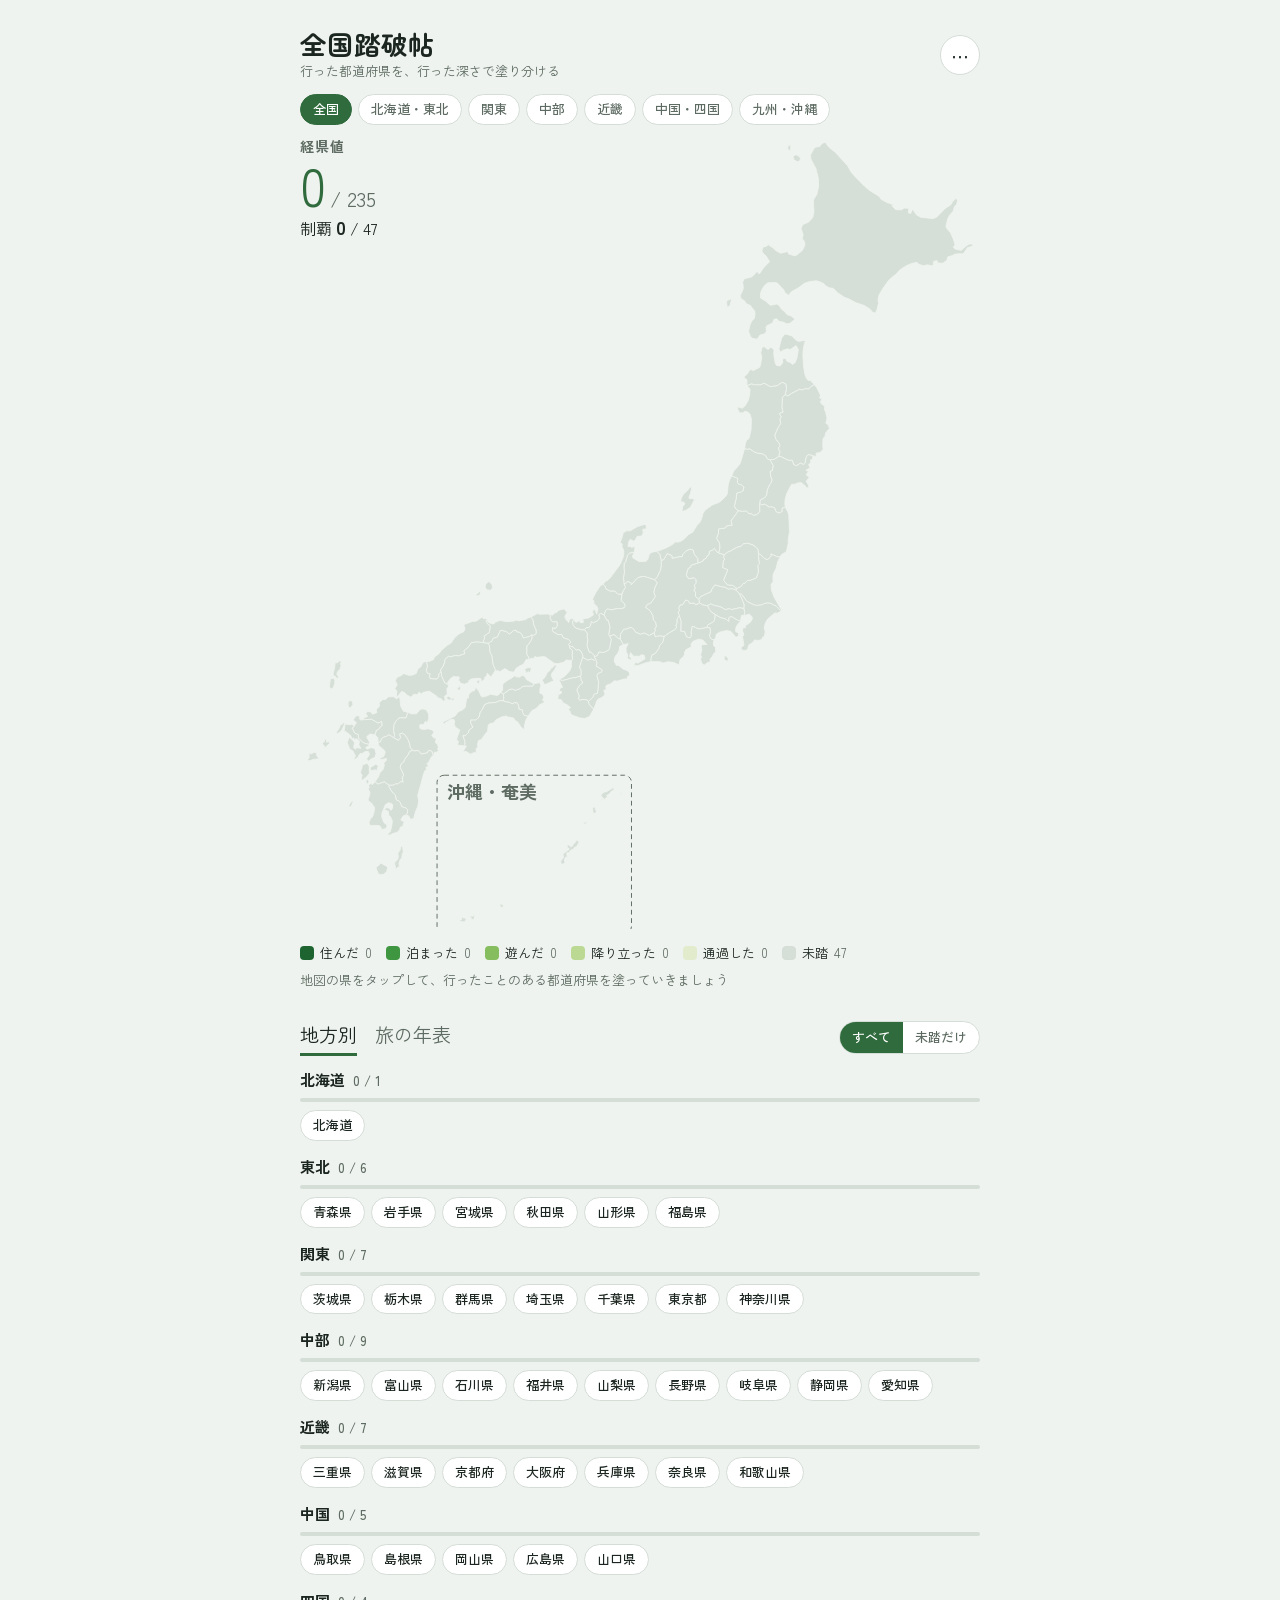
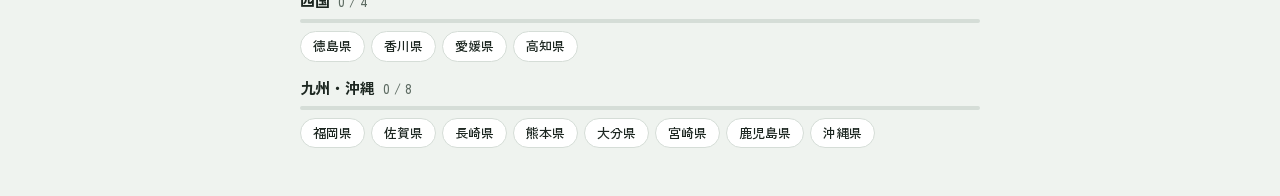
==== commit 154476ed: "全国踏破帖の控えを最新版に更新 リアルな日本地図（Natural Earth、パブリックドメイン）、地方ごとの拡大、 九州・沖縄の表示修正、旅の年表を反映。地図データを作るスクリプトを touha/t" ====
--- a/touha/index.html
+++ b/touha/index.html
@@ -11,7 +11,7 @@
 <link rel="preconnect" href="https://fonts.gstatic.com" crossorigin>
 <link rel="stylesheet" href="https://fonts.googleapis.com/css2?family=Zen+Kaku+Gothic+New:wght@400;500;700&family=Zen+Maru+Gothic:wght@700&display=swap">
 <style>
-/* Layout: 47都道府県のタイル地図が主役。左上の海に経県値、地図の下に凡例と地方別の進み具合 */
+/* Layout: 日本地図が主役。左上の日本海に経県値、九州の右下に南西諸島の枠、地図の下に凡例と地方別の進み具合 */
 :root {
   --paper: #eff3ef;
   --surface: #ffffff;
@@ -21,6 +21,7 @@
   --accent: #2f6b3c;
   --accent-soft: #e1ede3;
   --tile0: #ffffff;
+  --land0: #d6ded8;
   --lv1: #e2eccd; --lv2: #bcd994; --lv3: #86be5f; --lv4: #3f9640; --lv5: #1d6431;
   --on-lv1: #1c2620; --on-lv2: #1c2620; --on-lv3: #1c2620; --on-lv4: #ffffff; --on-lv5: #ffffff;
   --star: #d99a00;
@@ -33,7 +34,7 @@
 @media (prefers-color-scheme: dark) {
   :root:not([data-theme="light"]) {
     --paper: #111613; --surface: #1a211d; --ink: #e6ece7; --ink-soft: #98a69d; --line: #2d3832;
-    --accent: #8fd09a; --accent-soft: #233328; --tile0: #1a211d;
+    --accent: #8fd09a; --accent-soft: #233328; --tile0: #1a211d; --land0: #2c3631;
     --lv1: #2b3a28; --lv2: #3e5c32; --lv3: #5a8c40; --lv4: #82bd5c; --lv5: #bde68f;
     --on-lv1: #e6ece7; --on-lv2: #e6ece7; --on-lv3: #ffffff; --on-lv4: #111613; --on-lv5: #111613;
     --star: #f0b52a; --star-off: #34413a; --danger: #ff7a66; --scrim: rgba(0, 0, 0, .6); color-scheme: dark;
@@ -41,7 +42,7 @@
 }
 :root[data-theme="dark"] {
   --paper: #111613; --surface: #1a211d; --ink: #e6ece7; --ink-soft: #98a69d; --line: #2d3832;
-  --accent: #8fd09a; --accent-soft: #233328; --tile0: #1a211d;
+  --accent: #8fd09a; --accent-soft: #233328; --tile0: #1a211d; --land0: #2c3631;
   --lv1: #2b3a28; --lv2: #3e5c32; --lv3: #5a8c40; --lv4: #82bd5c; --lv5: #bde68f;
   --on-lv1: #e6ece7; --on-lv2: #e6ece7; --on-lv3: #ffffff; --on-lv4: #111613; --on-lv5: #111613;
   --star: #f0b52a; --star-off: #34413a; --danger: #ff7a66; --scrim: rgba(0, 0, 0, .6); color-scheme: dark;
@@ -96,46 +97,49 @@
 .masthead p { margin: 2px 0 0; color: var(--ink-soft); font-size: 13px; }
 .icon-btn { border: 1px solid var(--line); background: var(--surface); border-radius: 50%; width: 40px; height: 40px; font-size: 18px; line-height: 1; color: var(--ink); flex: none; }
 
-/* タイル地図 */
-.map-box { container-type: inline-size; }
-.map {
-  --gap: 3px;
-  --cell: calc((100cqi - 13 * var(--gap)) / 14);
-  display: grid;
-  grid-template-columns: repeat(14, 1fr);
-  grid-auto-rows: var(--cell);
-  gap: var(--gap);
-}
+/* 日本地図 */
+.zoom { display: flex; flex-wrap: wrap; gap: 6px; margin-bottom: 10px; }
+.zoom button { border: 1px solid var(--line); background: var(--surface); border-radius: 999px; padding: 4px 12px; font-size: 13px; font-weight: 500; color: var(--ink-soft); }
+.zoom button[aria-pressed="true"] { background: var(--accent); border-color: var(--accent); color: var(--surface); }
+.map-box { container-type: inline-size; position: relative; }
+.map { display: block; width: 100%; height: auto; }
+.pref { fill: var(--land0); stroke: var(--paper); stroke-width: .7; stroke-linejoin: round; cursor: pointer; }
+.pref[data-lv="1"] { fill: var(--lv1); }
+.pref[data-lv="2"] { fill: var(--lv2); }
+.pref[data-lv="3"] { fill: var(--lv3); }
+.pref[data-lv="4"] { fill: var(--lv4); }
+.pref[data-lv="5"] { fill: var(--lv5); }
+.pref:hover, .pref:focus-visible { stroke: var(--ink); stroke-width: 1.4; outline: none; }
+.pref.dim { opacity: .25; }
+.inset-box { fill: transparent; stroke: var(--ink-soft); stroke-width: .8; stroke-dasharray: 4 3; cursor: pointer; }
+.inset-label { fill: var(--ink-soft); font-size: 15px; font-weight: 700; pointer-events: none; }
+.map-label { display: none; fill: var(--ink); font-size: var(--fs, 10px); font-weight: 700; text-anchor: middle; dominant-baseline: middle; pointer-events: none; paint-order: stroke; stroke: var(--surface); stroke-width: calc(var(--fs, 10px) / 4); }
+.map.zoomed .map-label.on { display: block; }
+@media (prefers-reduced-motion: no-preference) { .pref { transition: fill .25s; } }
 .tile {
   border: 1px solid var(--line);
-  border-radius: 5px;
   background: var(--tile0);
   color: var(--ink-soft);
-  font-size: clamp(9px, 2.5cqi, 15px);
   font-weight: 700;
   line-height: 1;
-  padding: 0;
-  display: grid;
-  place-items: center;
-  overflow: hidden;
   white-space: nowrap;
 }
-.tile:hover { border-color: var(--accent); }
-.map .tile.long { font-size: clamp(7px, 1.75cqi, 11px); letter-spacing: -.04em; }
 .tile[data-lv="1"] { background: var(--lv1); color: var(--on-lv1); border-color: transparent; }
 .tile[data-lv="2"] { background: var(--lv2); color: var(--on-lv2); border-color: transparent; }
 .tile[data-lv="3"] { background: var(--lv3); color: var(--on-lv3); border-color: transparent; }
 .tile[data-lv="4"] { background: var(--lv4); color: var(--on-lv4); border-color: transparent; }
 .tile[data-lv="5"] { background: var(--lv5); color: var(--on-lv5); border-color: transparent; }
-.tile.dim { opacity: .25; }
 
 .score {
-  grid-column: 1 / span 8;
-  grid-row: 1 / span 4;
-  align-self: start;
+  position: absolute;
+  left: 0;
+  top: 0;
+  width: 46%;
   display: grid;
   gap: 2px;
-}
+  pointer-events: none;
+}
+.score[hidden], .seg[hidden], .regions[hidden], .timeline[hidden] { display: none; }
 .score .label { font-size: clamp(11px, 2.6cqi, 14px); color: var(--ink-soft); font-weight: 700; letter-spacing: .08em; }
 .score .big { font-family: var(--font-display); font-size: clamp(28px, 9cqi, 52px); line-height: 1; font-variant-numeric: tabular-nums; color: var(--accent); }
 .score .big small { font-size: .4em; color: var(--ink-soft); margin-left: 4px; }
@@ -144,7 +148,7 @@
 
 .legend { display: flex; flex-wrap: wrap; gap: 6px 14px; margin: 14px 0 4px; font-size: 13px; font-variant-numeric: tabular-nums; }
 .legend span { display: inline-flex; align-items: center; gap: 6px; }
-.swatch { width: 14px; height: 14px; border-radius: 4px; border: 1px solid var(--line); background: var(--tile0); flex: none; }
+.swatch { width: 14px; height: 14px; border-radius: 4px; border: 1px solid var(--line); background: var(--land0); flex: none; }
 .swatch[data-lv="1"] { background: var(--lv1); border-color: transparent; }
 .swatch[data-lv="2"] { background: var(--lv2); border-color: transparent; }
 .swatch[data-lv="3"] { background: var(--lv3); border-color: transparent; }
@@ -155,8 +159,31 @@
 .hint { color: var(--ink-soft); font-size: 13px; margin: 6px 0 0; }
 
 /* 地方別 */
-.section-head { display: flex; align-items: center; justify-content: space-between; gap: 12px; margin: 28px 0 10px; }
-.section-head h2 { font-family: var(--font-display); font-size: 19px; margin: 0; }
+.section-head { display: flex; align-items: center; justify-content: space-between; flex-wrap: wrap; gap: 10px 12px; margin: 28px 0 12px; }
+.view-tabs { display: flex; gap: 18px; }
+.view-tabs button { border: none; background: transparent; padding: 0 0 4px; font-family: var(--font-display); font-size: 19px; color: var(--ink-soft); border-bottom: 3px solid transparent; }
+.view-tabs button[aria-selected="true"] { color: var(--ink); border-bottom-color: var(--accent); }
+
+/* 旅の年表 */
+.timeline { display: grid; gap: 20px; }
+.year h3 { display: flex; align-items: baseline; gap: 8px; margin: 0 0 4px; font-family: var(--font-display); font-size: 18px; font-variant-numeric: tabular-nums; }
+.year h3 .n { font-family: var(--font-body); font-size: 13px; font-weight: 500; color: var(--ink-soft); }
+.tl { list-style: none; margin: 0; padding: 0; position: relative; }
+.tl::before { content: ""; position: absolute; left: 59px; top: 14px; bottom: 14px; width: 2px; background: var(--line); }
+.tl-item { position: relative; display: block; width: 100%; text-align: left; border: none; background: transparent; color: var(--ink); padding: 8px 0 8px 76px; border-radius: 10px; }
+.tl-item:hover { background: var(--accent-soft); }
+.tl-date { position: absolute; left: 0; top: 9px; width: 48px; text-align: right; font-size: 13px; font-weight: 700; color: var(--ink-soft); font-variant-numeric: tabular-nums; }
+.tl-dot { position: absolute; left: 53px; top: 12px; width: 14px; height: 14px; border-radius: 50%; border: 2px solid var(--paper); background: var(--land0); }
+.tl-dot[data-lv="1"] { background: var(--lv1); }
+.tl-dot[data-lv="2"] { background: var(--lv2); }
+.tl-dot[data-lv="3"] { background: var(--lv3); }
+.tl-dot[data-lv="4"] { background: var(--lv4); }
+.tl-dot[data-lv="5"] { background: var(--lv5); }
+.tl-head { display: flex; align-items: center; flex-wrap: wrap; gap: 4px 8px; font-weight: 700; }
+.tl-places { display: block; font-size: 14px; overflow-wrap: anywhere; }
+.tl-sub { display: block; font-size: 12px; color: var(--ink-soft); overflow-wrap: anywhere; }
+.first { font-size: 11px; font-weight: 700; color: var(--accent); border: 1px solid var(--accent); border-radius: 999px; padding: 0 6px; }
+.tl-empty { color: var(--ink-soft); font-size: 14px; margin: 0; }
 .seg { display: inline-flex; border: 1px solid var(--line); border-radius: 999px; overflow: hidden; background: var(--surface); }
 .seg button { border: none; background: transparent; padding: 5px 12px; font-size: 13px; font-weight: 500; color: var(--ink-soft); }
 .seg button[aria-pressed="true"] { background: var(--accent); color: var(--surface); }
@@ -279,26 +306,42 @@
     <button id="menuBtn" class="icon-btn" type="button" aria-label="メニュー">⋯</button>
   </header>
 
+  <div class="zoom" role="group" aria-label="地図の拡大">
+    <button type="button" data-zoom="全国" aria-pressed="true">全国</button>
+    <button type="button" data-zoom="北海道・東北" aria-pressed="false">北海道・東北</button>
+    <button type="button" data-zoom="関東" aria-pressed="false">関東</button>
+    <button type="button" data-zoom="中部" aria-pressed="false">中部</button>
+    <button type="button" data-zoom="近畿" aria-pressed="false">近畿</button>
+    <button type="button" data-zoom="中国・四国" aria-pressed="false">中国・四国</button>
+    <button type="button" data-zoom="九州・沖縄" aria-pressed="false">九州・沖縄</button>
+  </div>
   <div class="map-box">
-    <div class="map" id="map">
-      <div class="score" aria-live="polite">
-        <span class="label">経県値</span>
-        <span class="big"><span id="scoreNum">0</span><small>/ 235</small></span>
-        <span class="sub">制覇 <b id="visitedNum">0</b> / 47</span>
-      </div>
+    <svg class="map" id="map" role="group" aria-label="日本地図"></svg>
+    <div class="score" id="score" aria-live="polite">
+      <span class="label">経県値</span>
+      <span class="big"><span id="scoreNum">0</span><small>/ 235</small></span>
+      <span class="sub">制覇 <b id="visitedNum">0</b> / 47</span>
     </div>
   </div>
   <div class="legend" id="legend"></div>
   <p class="hint" id="hint">読み込み中…</p>
 
   <div class="section-head">
-    <h2>地方別</h2>
-    <div class="seg" role="group" aria-label="表示する都道府県">
+    <div class="view-tabs" role="tablist">
+      <button type="button" role="tab" data-view="regions" aria-selected="true">地方別</button>
+      <button type="button" role="tab" data-view="timeline" aria-selected="false">旅の年表</button>
+    </div>
+    <div class="seg" role="group" aria-label="表示する都道府県" id="filterSeg">
       <button type="button" data-filter="all" aria-pressed="true">すべて</button>
       <button type="button" data-filter="unvisited" aria-pressed="false">未踏だけ</button>
     </div>
+    <div class="seg" role="group" aria-label="並び順" id="orderSeg" hidden>
+      <button type="button" data-order="desc" aria-pressed="true">新しい順</button>
+      <button type="button" data-order="asc" aria-pressed="false">古い順</button>
+    </div>
   </div>
   <div class="regions" id="regions"></div>
+  <div class="timeline" id="timeline" hidden></div>
 </div>
 
 <div id="toast" class="toast" role="status" hidden></div>
@@ -360,7 +403,7 @@
     <button type="button" class="btn" id="importJsonBtn">バックアップから復元（JSON）</button>
     <button type="button" class="btn" id="exportCsvBtn">表計算用に書き出し（CSV）</button>
   </div>
-  <p class="note">経県値：住んだ 5点・泊まった 4点・遊んだ 3点・降り立った 2点・通過した 1点。47都道府県すべてに住むと235点です。</p>
+  <p class="note">経県値：住んだ 5点・泊まった 4点・遊んだ 3点・降り立った 2点・通過した 1点。47都道府県すべてに住むと235点です。<br>地図データ：Natural Earth（パブリックドメイン）。一部の離島は省略しています。</p>
   <input type="file" id="importFile" accept="application/json,.json" hidden>
   <div class="dialog-actions">
     <span class="spacer"></span>
@@ -371,27 +414,30 @@
 <script>
 'use strict';
 
-// ---------- 都道府県（コード, 名前, タイル表記, 地方, 列, 行） ----------
+// ---------- 都道府県（コード, 名前, 短い表記, 地方） ----------
 const PREFS = [
-  ['01', '北海道', '北海道', '北海道', 12, 0], ['02', '青森県', '青森', '東北', 12, 1], ['03', '岩手県', '岩手', '東北', 12, 2],
-  ['04', '宮城県', '宮城', '東北', 12, 3], ['05', '秋田県', '秋田', '東北', 11, 2], ['06', '山形県', '山形', '東北', 11, 3],
-  ['07', '福島県', '福島', '東北', 12, 4], ['08', '茨城県', '茨城', '関東', 13, 6], ['09', '栃木県', '栃木', '関東', 13, 5],
-  ['10', '群馬県', '群馬', '関東', 12, 5], ['11', '埼玉県', '埼玉', '関東', 12, 6], ['12', '千葉県', '千葉', '関東', 13, 7],
-  ['13', '東京都', '東京', '関東', 12, 7], ['14', '神奈川県', '神奈川', '関東', 12, 8], ['15', '新潟県', '新潟', '中部', 11, 4],
-  ['16', '富山県', '富山', '中部', 10, 4], ['17', '石川県', '石川', '中部', 9, 4], ['18', '福井県', '福井', '中部', 9, 5],
-  ['19', '山梨県', '山梨', '中部', 11, 6], ['20', '長野県', '長野', '中部', 11, 5], ['21', '岐阜県', '岐阜', '中部', 10, 5],
-  ['22', '静岡県', '静岡', '中部', 11, 7], ['23', '愛知県', '愛知', '中部', 10, 6], ['24', '三重県', '三重', '近畿', 9, 6],
-  ['25', '滋賀県', '滋賀', '近畿', 8, 6], ['26', '京都府', '京都', '近畿', 8, 5], ['27', '大阪府', '大阪', '近畿', 7, 6],
-  ['28', '兵庫県', '兵庫', '近畿', 7, 5], ['29', '奈良県', '奈良', '近畿', 8, 7], ['30', '和歌山県', '和歌山', '近畿', 7, 7],
-  ['31', '鳥取県', '鳥取', '中国', 6, 5], ['32', '島根県', '島根', '中国', 5, 5], ['33', '岡山県', '岡山', '中国', 6, 6],
-  ['34', '広島県', '広島', '中国', 5, 6], ['35', '山口県', '山口', '中国', 4, 6], ['36', '徳島県', '徳島', '四国', 5, 9],
-  ['37', '香川県', '香川', '四国', 5, 8], ['38', '愛媛県', '愛媛', '四国', 4, 8], ['39', '高知県', '高知', '四国', 4, 9],
-  ['40', '福岡県', '福岡', '九州・沖縄', 3, 6], ['41', '佐賀県', '佐賀', '九州・沖縄', 2, 7], ['42', '長崎県', '長崎', '九州・沖縄', 1, 7],
-  ['43', '熊本県', '熊本', '九州・沖縄', 2, 8], ['44', '大分県', '大分', '九州・沖縄', 3, 7], ['45', '宮崎県', '宮崎', '九州・沖縄', 3, 8],
-  ['46', '鹿児島県', '鹿児島', '九州・沖縄', 2, 9], ['47', '沖縄県', '沖縄', '九州・沖縄', 0, 10],
-].map(([code, name, short, region, col, row]) => ({ code, name, short, region, col, row }));
+  ['01', '北海道', '北海道', '北海道'], ['02', '青森県', '青森', '東北'], ['03', '岩手県', '岩手', '東北'],
+  ['04', '宮城県', '宮城', '東北'], ['05', '秋田県', '秋田', '東北'], ['06', '山形県', '山形', '東北'],
+  ['07', '福島県', '福島', '東北'], ['08', '茨城県', '茨城', '関東'], ['09', '栃木県', '栃木', '関東'],
+  ['10', '群馬県', '群馬', '関東'], ['11', '埼玉県', '埼玉', '関東'], ['12', '千葉県', '千葉', '関東'],
+  ['13', '東京都', '東京', '関東'], ['14', '神奈川県', '神奈川', '関東'], ['15', '新潟県', '新潟', '中部'],
+  ['16', '富山県', '富山', '中部'], ['17', '石川県', '石川', '中部'], ['18', '福井県', '福井', '中部'],
+  ['19', '山梨県', '山梨', '中部'], ['20', '長野県', '長野', '中部'], ['21', '岐阜県', '岐阜', '中部'],
+  ['22', '静岡県', '静岡', '中部'], ['23', '愛知県', '愛知', '中部'], ['24', '三重県', '三重', '近畿'],
+  ['25', '滋賀県', '滋賀', '近畿'], ['26', '京都府', '京都', '近畿'], ['27', '大阪府', '大阪', '近畿'],
+  ['28', '兵庫県', '兵庫', '近畿'], ['29', '奈良県', '奈良', '近畿'], ['30', '和歌山県', '和歌山', '近畿'],
+  ['31', '鳥取県', '鳥取', '中国'], ['32', '島根県', '島根', '中国'], ['33', '岡山県', '岡山', '中国'],
+  ['34', '広島県', '広島', '中国'], ['35', '山口県', '山口', '中国'], ['36', '徳島県', '徳島', '四国'],
+  ['37', '香川県', '香川', '四国'], ['38', '愛媛県', '愛媛', '四国'], ['39', '高知県', '高知', '四国'],
+  ['40', '福岡県', '福岡', '九州・沖縄'], ['41', '佐賀県', '佐賀', '九州・沖縄'], ['42', '長崎県', '長崎', '九州・沖縄'],
+  ['43', '熊本県', '熊本', '九州・沖縄'], ['44', '大分県', '大分', '九州・沖縄'], ['45', '宮崎県', '宮崎', '九州・沖縄'],
+  ['46', '鹿児島県', '鹿児島', '九州・沖縄'], ['47', '沖縄県', '沖縄', '九州・沖縄'],
+].map(([code, name, short, region]) => ({ code, name, short, region }));
 const PREF = Object.fromEntries(PREFS.map((p) => [p.code, p]));
+// 地図データ：Natural Earth 1:10m admin-1（パブリックドメイン）を簡略化。南西諸島は九州の右下の枠に移動、東京の伊豆大島より南の島は省略
+const MAP = {"viewBox":[13.4,13.6,567.6,662.9],"inset":[127.8,548,162.3,132],"paths":{"10":"M362.9 362.2L361.4 361.6L359.3 358.6L357.7 360.1L355.1 361.1L354.6 364.2L353.3 364.9L352.4 366.9L350.2 367.9L349.8 369.3L345.6 370.8L339.8 372.7L339.3 374.5L337.7 375L336.7 377.2L335.8 381.3L337.8 384L342.5 383.3L343.8 384.6L344 387.6L342.6 389.2L343.2 392.5L342 393.4L343.5 395.3L343.5 398.8L346.3 401.2L347.9 398.9L356.6 394.8L357.4 392.5L359.6 389.2L365.8 390.9L368.2 391.1L371.3 392.9L372.6 392.3L375.7 392.8L377.8 393.9L377.1 391.9L375 389.6L370.2 389.3L366.9 385.3L370.4 376.6L366.1 374.7L366.7 369.2L367.8 367.7L366.9 366.1L367.6 363.9L363 362.8L362.9 362.2Z","11":"M377.8 393.9L375.7 392.8L372.6 392.3L371.3 392.9L368.2 391.1L365.8 390.9L359.6 389.2L357.4 392.5L356.6 394.8L347.9 398.9L346.3 401.2L346.8 404.1L349.4 405.8L353.5 406.6L356.4 404.9L357.9 405.9L364.8 407.6L368.4 409.8L372.4 408.9L373.3 409.9L380.5 408.2L383.9 408.9L384.3 406L381.7 399.2L380.3 396.8L377.8 393.9Z","12":"M416.1 410.6L414.2 410.2L411.3 407.2L406.2 404.5L403.3 404.3L400.2 404.9L399.5 405.8L394.5 406.3L392.4 405.8L387.3 403.4L386.1 402.5L382 396.9L380.3 396.8L381.7 399.2L384.3 406L383.9 408.9L384.6 412.1L383.9 414.7L388.6 413.6L390.9 415.9L390.7 418.3L388.5 421.1L385.1 423.1L385.3 424.9L383.3 425L382.6 426.9L384 431L382.7 432L384 439.5L381.2 441.8L383.3 444L385.9 443.7L387.1 442.4L388 439.2L391.6 437L392.7 435.1L396 435.5L398.7 434.8L399.6 432.8L401.1 432.1L401.7 428L400.8 424.8L402 420.4L404 417.4L409.7 412.5L411.7 412.7L416.1 410.6Z","13":"M383.9 414.7L384.6 412.1L383.9 408.9L380.5 408.2L373.3 409.9L372.4 408.9L368.4 409.8L364.8 407.6L357.9 405.9L356.4 404.9L353.5 406.6L355 409.5L357.1 412.1L359.9 413.8L363.9 416.3L368.9 417.7L371.3 419.7L371.5 416.4L373.4 415.5L378.5 418.5L381.4 419.5L381.4 416.8L382.1 414.5L383.9 414.7ZM369.5 448.8L367.5 448.1L367.6 451.9L370.7 452.8L370.7 450.5L369.5 448.8Z","14":"M381.4 419.5L378.5 418.5L373.4 415.5L371.5 416.4L371.3 419.7L368.9 417.7L363.9 416.3L359.9 413.8L359.4 418.4L358.6 419.8L353.8 422.5L352.7 424.8L355.5 424.8L356 428.4L355.1 431.8L356.4 434.1L359 435.3L360.6 432.6L360.7 430.6L363.5 428.6L369.4 427.2L373 427.9L377.3 432.9L379.5 431.7L379.7 429.4L377 428.1L377.2 424.9L379.1 421.4L381.4 419.5Z","15":"M311.1 361L313.7 363.5L315 369L317.2 367.9L319.9 363.1L323.8 364.7L324 367L330.6 365.6L332.4 365.7L332.9 363.7L336 360.6L339.2 359.4L341.6 360L342.2 363.1L345.3 367.1L345.6 370.8L349.8 369.3L350.2 367.9L352.4 366.9L353.3 364.9L354.6 364.2L355.1 361.1L357.7 360.1L359.3 358.6L361.4 361.6L362.9 362.2L363.8 358.4L363.6 354.4L361.1 350.4L362.7 345.8L362.7 342.4L368.3 341.6L369.5 339.9L374 339.3L373.2 335.5L379.4 327.2L377.1 325.6L375.9 323.6L377.5 317.1L377.9 312.5L381.2 311.7L383.3 310.4L383.9 307.4L382 305.8L379.3 304.9L378.5 303.4L378.7 300.2L373.7 298.2L371.9 301.8L370.9 305L370 313.2L369.2 314.7L365.8 318.3L363 320.4L357.9 322.2L351.4 326.9L349.8 329.6L348.4 334.6L346.9 337.4L345 339L341.4 344.9L337.8 347.1L334.1 350.8L331.5 352.6L328.9 353.5L326.8 353.2L325.3 354.8L320.3 357.7L313.4 360.5L311.1 361ZM338.5 317.2L338 315.9L339.4 312.7L340.4 307.7L338.8 307.5L337.5 309.7L333.6 313.3L331.8 316.4L331.1 319.7L333.8 320.1L334.7 321.3L332.9 323.8L332.2 328.1L335.6 326.8L339.4 324.3L342.2 318.6L342.2 317L338.5 317.2Z","16":"M292.7 361.7L288.5 362.5L286.7 364.5L285.2 369.9L284 371.2L283.8 375.1L284.2 378.3L283.4 383.2L283.9 388.3L285.2 388.2L286.4 386.3L289.5 387.2L289.9 389.1L295.5 383L300.5 382L309.5 384.9L311.6 382.6L314.5 376.4L315 373.3L315 369L313.7 363.5L311.1 361L307.4 361.8L305.1 363.1L303.7 368L302 369.5L296.3 369.6L291.4 366.6L290.8 365.2L292.7 361.7Z","17":"M266.2 388.6L268.2 390.3L268.8 392.6L272.4 394.4L276.1 394.4L279 397L282.2 397L283.3 394.1L285.2 391.2L283.9 388.3L283.4 383.2L284.2 378.3L283.8 375.1L284 371.2L285.2 369.9L286.7 364.5L288.5 362.5L292.7 361.7L293 356.8L290.1 357.9L289.1 356.8L287.2 357.2L287.8 353.1L289 351.1L291.7 352.6L293.5 351.3L294.8 348.7L298.7 348.3L299.9 345.8L299.5 342.8L302.6 342.2L302.3 339.3L300.8 338.7L294.9 340.5L289.1 344L286.1 344L283.1 345.7L282.6 348.6L280.6 354L282.4 354.9L282.1 356.9L283.7 360.8L283.5 365.2L281.2 370.8L279.6 373.5L272.8 382.7L270.1 385.4L268.5 386.1L266.2 388.6Z","18":"M242 418.3L240.8 419.3L241.2 422.4L243.3 425.1L248.8 426.8L250.6 426.5L252.4 424.9L254.6 424.8L255.7 423.4L256.7 419.9L258.2 420.8L261.8 419.1L263.6 416.7L262.9 414L264.3 413L267.2 414.2L268.7 410.2L269.8 409.3L273.6 409.9L278.7 408.8L281.1 409L283.8 408.4L284.9 406.6L284.1 404.5L281.5 402.3L282.2 397L279 397L276.1 394.4L272.4 394.4L268.8 392.6L268.2 390.3L266.2 388.6L264.1 389.9L260.3 395.6L257.5 401.1L258.7 402.6L258.7 404.6L261.2 407L262.1 409L261.1 413.5L259.5 409.4L257.5 410.9L258.3 414.3L254.2 416.8L249.4 417.5L250 420.4L247.4 420.8L246.7 418.7L244.6 420.3L243.1 420.1L242 418.3Z","19":"M346.8 404.1L343.8 405.8L342.5 404.3L338.7 404.5L337.5 402.4L335.3 401.7L332.9 405.5L330.6 406L329.4 408.5L330.2 410.1L329.1 412L330 414.9L331.4 419.3L331.2 427.9L334.2 428L336 432.4L338.9 433.5L340.1 431.7L340 428.2L340.9 423.6L346.2 426L352.7 424.8L353.8 422.5L358.6 419.8L359.4 418.4L359.9 413.8L357.1 412.1L355 409.5L353.5 406.6L349.4 405.8L346.8 404.1Z","20":"M345.6 370.8L345.3 367.1L342.2 363.1L341.6 360L339.2 359.4L336 360.6L332.9 363.7L332.4 365.7L330.6 365.6L324 367L323.8 364.7L319.9 363.1L317.2 367.9L315 369L315 373.3L314.5 376.4L311.6 382.6L309.5 384.9L311.5 387.4L309.5 391.6L308.7 395.3L309.9 398.8L306.2 404.4L303.4 405.3L301.7 407.9L305.6 410.7L307.8 414.6L308.3 418.4L310.2 420.2L310.8 424.2L309.5 425.2L310 426.9L309 429.2L309.9 432.5L313.3 431.7L317.3 432.2L321.7 429.1L326.4 426.5L327.7 424.6L327.3 422.6L328.2 421.2L328.2 417.6L330 414.9L329.1 412L330.2 410.1L329.4 408.5L330.6 406L332.9 405.5L335.3 401.7L337.5 402.4L338.7 404.5L342.5 404.3L343.8 405.8L346.8 404.1L346.3 401.2L343.5 398.8L343.5 395.3L342 393.4L343.2 392.5L342.6 389.2L344 387.6L343.8 384.6L342.5 383.3L337.8 384L335.8 381.3L336.7 377.2L337.7 375L339.3 374.5L339.8 372.7L345.6 370.8Z","21":"M309.5 384.9L300.5 382L295.5 383L289.9 389.1L289.5 387.2L286.4 386.3L285.2 388.2L283.9 388.3L285.2 391.2L283.3 394.1L282.2 397L281.5 402.3L284.1 404.5L284.9 406.6L283.8 408.4L281.1 409L278.7 408.8L273.6 409.9L269.8 409.3L268.7 410.2L267.2 414.2L269.4 418.7L270.5 418.6L272.1 424.3L271.1 430.7L271.8 431.9L275.6 430.7L278.9 433.7L280.7 434.4L280.9 430.5L283.8 425.9L285 426.3L289.7 424.6L291.9 426.1L293.5 428.6L297.7 430.4L300.7 429.3L304.9 431.4L309 429.2L310 426.9L309.5 425.2L310.8 424.2L310.2 420.2L308.3 418.4L307.8 414.6L305.6 410.7L301.7 407.9L303.4 405.3L306.2 404.4L309.9 398.8L308.7 395.3L309.5 391.6L311.5 387.4L309.5 384.9Z","22":"M359 435.3L356.4 434.1L355.1 431.8L356 428.4L355.5 424.8L352.7 424.8L346.2 426L340.9 423.6L340 428.2L340.1 431.7L338.9 433.5L336 432.4L334.2 428L331.2 427.9L331.4 419.3L330 414.9L328.2 417.6L328.2 421.2L327.3 422.6L327.7 424.6L326.4 426.5L321.7 429.1L317.3 432.2L316.2 436.8L313.4 439.9L312.9 442.1L310 446.2L307.1 447.6L306.2 451L306.4 453.2L313.4 453.2L316.9 454.4L320.1 453.3L325.1 453.8L329.8 456L330.6 451.5L333.1 449.4L334.6 446.9L334.2 445.8L335.5 443.3L340.2 440.8L339.7 438.7L341.5 436.2L346.1 434.4L349.6 435.1L353 438.8L349 438.9L348.3 440.8L348.8 443.1L347.8 447.5L348.7 449.9L347.7 450.8L348.6 454.1L350.6 456.2L354.1 453.6L355.4 454.2L355.9 450.7L357.4 449.3L358.8 446.3L360.5 445.2L360.2 441.4L358.8 440.1L358.4 437.9L359 435.3Z","23":"M306.4 453.2L306.2 451L307.1 447.6L310 446.2L312.9 442.1L313.4 439.9L316.2 436.8L317.3 432.2L313.3 431.7L309.9 432.5L309 429.2L304.9 431.4L300.7 429.3L297.7 430.4L293.5 428.6L291.9 426.1L289.7 424.6L285 426.3L283.8 425.9L280.9 430.5L280.7 434.4L283.2 439L287.4 438.2L285.5 441.8L285.7 445.1L286.9 447.1L286.6 450.4L289.5 452.1L290 450.6L288.5 449L289.3 445.6L291.8 448.7L296.8 448.6L298.5 447.3L300.9 448.1L301.3 451L295.2 454.5L293.6 453.4L291.8 456.8L295.8 456.4L302.2 454.1L306.4 453.2Z","24":"M283.2 439L280.7 434.4L278.9 433.7L275.6 430.7L271.8 431.9L273.2 434.7L271.8 442L270.6 443.8L266.7 445.5L262.9 445.1L261.5 448L259 449.1L260.1 451.4L261.2 453.7L260.6 457L265.4 459.9L265.4 461.6L262 463.2L261.1 464.9L262.7 470.4L261.7 479.6L259 480.3L257.5 483.3L254 486.5L254.5 488.5L257.3 491.8L258.7 492.5L261.1 486.1L262.3 484.3L265.3 483.2L267.7 481.1L267.9 479.3L266.8 477.4L269 476.2L268.6 473.8L269.8 472.6L272.4 471.8L275.8 469.1L278.1 469.5L283.9 467.7L286.3 467.7L287.2 465.2L288.6 465L288.5 462.6L286.5 460.6L283.2 459.5L279.4 456.4L277.3 456.1L275.7 452.8L276.2 449.4L278.8 445.9L279.9 443.5L280.2 440.6L283.2 439Z","25":"M267.2 414.2L264.3 413L262.9 414L263.6 416.7L261.8 419.1L258.2 420.8L256.7 419.9L255.7 423.4L254.6 424.8L252.4 424.9L250.6 426.5L253.3 429.5L253 431.5L253.6 435.2L252.9 439.8L254.8 445.3L256.2 445.3L258.8 447.9L259 449.1L261.5 448L262.9 445.1L266.7 445.5L270.6 443.8L271.8 442L273.2 434.7L271.8 431.9L271.1 430.7L272.1 424.3L270.5 418.6L269.4 418.7L267.2 414.2Z","26":"M222.1 413.7L222.2 417.2L223.6 419.5L225 420.1L227.9 419.9L228.2 423.3L226.6 425.4L224.3 424.8L224 427.3L225.1 428.6L229 430.7L231.7 430.4L233 433.2L237.7 434.8L239.5 436.9L237.5 438.8L238.3 440.1L241.4 441L243.9 443.6L245.9 443.2L247.4 444L249.4 447.6L249.4 449.6L253.5 452L256.7 451L259.2 452.2L260.1 451.4L259 449.1L258.8 447.9L256.2 445.3L254.8 445.3L252.9 439.8L253.6 435.2L253 431.5L253.3 429.5L250.6 426.5L248.8 426.8L243.3 425.1L241.2 422.4L240.8 419.3L242 418.3L241.2 417.1L238.2 417.8L237.9 420.5L235 417.7L234.4 415.1L236.4 412.4L233.9 409.1L229.2 410.4L227.5 412.3L226.1 412.4L224.2 414.4L222.1 413.7Z","27":"M229.3 468L232.6 469L241.3 466.6L243.5 466.6L247.5 465.1L248.2 464.5L248 460.3L246.7 457.9L249.4 449.6L249.4 447.6L247.4 444L245.9 443.2L243.9 443.6L241.4 441L238.3 440.1L238.4 441.9L240.8 443.9L240.5 448.2L241 450.8L239.9 452.3L239.9 457.7L238.6 460.6L236.9 462.8L233.3 466.3L229.3 468Z","28":"M206 416L207.7 418.2L208.5 422.5L210.4 426.7L210.5 429.7L208.3 431.3L207 430.8L206.9 434.4L204.3 438.4L202.7 440L202.6 447.1L204.3 449.6L204 451.6L206.5 450.4L208.1 450.8L209.5 448.9L211 449.6L216.7 449L218.3 449.3L225.2 454.3L228 455L233.3 453.8L235.8 451.8L239.9 452.3L241 450.8L240.5 448.2L240.8 443.9L238.4 441.9L238.3 440.1L237.5 438.8L239.5 436.9L237.7 434.8L233 433.2L231.7 430.4L229 430.7L225.1 428.6L224 427.3L224.3 424.8L226.6 425.4L228.2 423.3L227.9 419.9L225 420.1L223.6 419.5L222.2 417.2L222.1 413.7L220 413.4L213.3 413.6L211.5 413.1L206 416ZM226.6 455.7L224.5 458L222.8 458.8L221.9 460.7L220 462.1L217.5 466.8L215.4 468.5L217.7 472.4L225.2 469.2L223.2 465.1L223.4 463.2L226 459.8L227.5 456.8L226.6 455.7Z","29":"M260.1 451.4L259.2 452.2L256.7 451L253.5 452L249.4 449.6L246.7 457.9L248 460.3L248.2 464.5L247.5 465.1L248 468.6L249.5 471L247 472.6L244.4 476.7L246.4 481.8L245.9 484.4L247.2 485.6L248.6 484.8L253 485.1L254 486.5L257.5 483.3L259 480.3L261.7 479.6L262.7 470.4L261.1 464.9L262 463.2L265.4 461.6L265.4 459.9L260.6 457L261.2 453.7L260.1 451.4Z","30":"M258.7 492.5L257.3 491.8L254.5 488.5L254 486.5L253 485.1L248.6 484.8L247.2 485.6L245.9 484.4L246.4 481.8L244.4 476.7L247 472.6L249.5 471L248 468.6L247.5 465.1L243.5 466.6L241.3 466.6L232.6 469L229.3 468L232.6 474.6L230.8 475.1L229.6 477.3L231.8 478.4L231.5 479.6L229 480.9L228.6 484.6L231.5 485L232.9 487.4L236.6 489.4L239.2 491.5L237.1 493.2L238.8 494.5L239.1 496.2L240.9 498L247.2 500.2L251.3 500.7L255.2 498.8L258.7 492.5Z","31":"M170.1 418.6L168.6 419L169.9 421.8L172.1 423.1L171.5 428.7L167.1 431.8L167.4 433.7L165.9 437.3L170.4 438L173.5 436.2L174.7 433.7L178.1 432.8L180.6 427.4L181.5 427.1L185.6 428.2L188.1 430.3L191.9 427.2L193.7 427L194.4 428.5L196.8 428.8L198.4 430.3L199.8 433.5L204.7 432.3L207 430.8L208.3 431.3L210.5 429.7L210.4 426.7L208.5 422.5L207.7 418.2L206 416L203.7 416.6L201.9 418.1L195.3 419.2L194.4 418.5L191.3 419.4L185.5 419.9L180.6 418.7L176.1 420.4L175.3 421.7L172.5 421.4L170.4 420.2L170.1 418.6Z","32":"M164.2 394.9L163.1 394.8L160.2 397.5L161.2 398.4L163.6 397.5L164.2 394.9ZM118.9 453.1L119.8 457.2L118.7 460.2L119.6 462.8L122 463.4L121.4 465.1L122 467.4L127.7 467.8L129.5 465.4L129.2 463.5L131.1 461.7L130.8 460.2L133 456.9L134.2 453.6L134.4 451.3L137.5 448.7L138.4 449.3L143.2 448L145.9 448.4L151.1 446.5L150.2 444.2L153.6 441.5L156.6 437.3L161.6 436.8L165.9 437.3L167.4 433.7L167.1 431.8L171.5 428.7L172.1 423.1L169.9 421.8L168.6 419L170.1 418.6L168.5 417.1L166.9 417.5L165.2 416.1L160.8 419.3L157.4 419.6L150 422.4L151.2 425.8L150.1 428.2L146.7 429.7L142.6 433L139.7 437.5L136.4 439.5L131.5 443.7L129.4 446.5L125.4 449.6L124.9 451.4L121.2 453L118.9 453.1ZM173.7 389L171.3 386.3L168.6 388.1L167.9 391.4L169.9 393.3L172.4 393.7L174.1 391.7L173.7 389Z","33":"M204 451.6L204.3 449.6L202.6 447.1L202.7 440L204.3 438.4L206.9 434.4L207 430.8L204.7 432.3L199.8 433.5L198.4 430.3L196.8 428.8L194.4 428.5L193.7 427L191.9 427.2L188.1 430.3L185.6 428.2L181.5 427.1L180.6 427.4L178.1 432.8L174.7 433.7L173.5 436.2L170.4 438L171.6 440.1L171.8 444.9L173.5 448.3L174.5 455.7L176.3 459.6L176.1 461.1L178.7 460.7L180.2 461.6L184.5 459L188.4 461.5L192.1 462L193.6 458.9L196.9 456.7L199.9 455.4L202.2 451.3L204 451.6Z","34":"M176.1 461.1L176.3 459.6L174.5 455.7L173.5 448.3L171.8 444.9L171.6 440.1L170.4 438L165.9 437.3L161.6 436.8L156.6 437.3L153.6 441.5L150.2 444.2L151.1 446.5L145.9 448.4L143.2 448L138.4 449.3L137.5 448.7L134.4 451.3L134.2 453.6L133 456.9L130.8 460.2L131.1 461.7L131.7 465.6L134.1 470.9L137.2 472.4L136.6 470.4L139.5 466.9L141.9 465.4L143.7 466L145.5 465.5L146.6 466.6L145.7 468.5L147.6 471.3L150.7 472L154.6 470.3L154.1 469.2L156.5 467.6L162.4 467.1L164.3 467.3L164.8 469.9L167.2 468.3L167.7 466.3L169.2 465L169.8 462.9L172.8 466.1L176.1 461.1ZM147.4 477.1L147 472.9L144.2 476.5L147.4 477.1Z","35":"M137.2 472.4L134.1 470.9L131.7 465.6L131.1 461.7L129.2 463.5L129.5 465.4L127.7 467.8L122 467.4L121.4 465.1L122 463.4L119.6 462.8L118.7 460.2L119.8 457.2L118.9 453.1L116.4 453.6L113.9 457.9L111.8 459.2L110.5 463L107.5 464.3L104.7 464.7L99.5 463L98.2 464.7L94.7 466L92.9 468.8L94.6 472.6L92.6 475.5L94.3 477.9L93.8 482L94.9 482.2L98.2 478.1L100.4 478.8L102.5 480.9L105.9 482.9L108.6 480.4L111.6 480.7L112.7 478.7L115.4 480.5L116 478.9L121.1 477.8L127.6 482L128.5 483.3L131.3 484.2L133.1 486.2L134.6 485.7L134.1 482.1L136.3 480.4L136 475.7L137.2 474.3L137.2 472.4ZM137.1 485.2L140.1 485L141.5 486.3L142.2 483.4L140 484.1L137.6 482L135.5 483.2L137.1 485.2Z","36":"M208.5 471.7L207.7 473.5L201.3 473.5L198.6 474.3L197.1 475.7L193 477.1L190.9 476L188.6 476.3L183.2 480.1L183.4 483.9L182.8 485.8L185.9 486.9L188.1 487.1L190.4 488.4L192.7 487.5L194.7 487.6L195.9 490.1L196.1 492.8L199.3 493.8L199.2 495.6L200.3 497.9L203.7 498.8L207.2 493.8L209 493.2L212.6 490.5L212.9 489.4L217.9 487L215.6 485L216.9 483.8L216.7 481.9L214.8 479.6L213.6 479.6L213.7 475.6L214.5 472.9L213.4 470.7L208.5 471.7Z","37":"M181 479L183.2 480.1L188.6 476.3L190.9 476L193 477.1L197.1 475.7L198.6 474.3L201.3 473.5L207.7 473.5L208.5 471.7L202.5 468.2L201.2 465.8L199.1 464.6L196.8 466.1L194.2 465.9L192.4 465L190.1 466.9L187.1 468.5L183.6 471.1L182.5 472.6L182.6 476.8L181 479ZM206.1 457.8L202.9 458.4L200.8 459.5L202.7 463.2L203.8 461.4L205.4 462.8L206.3 459.5L206.1 457.8Z","38":"M150.2 523.6L151.1 522.3L151.2 520L149.4 515L151.2 515.1L154 512.5L154.5 510.4L157.8 507.9L155.8 504.4L156 502L160.2 502L162.9 499.5L163.9 495.3L165.6 493.1L167.6 489.1L170.5 487.8L177 487.2L179.9 485.9L182.8 485.8L183.4 483.9L183.2 480.1L181 479L178.3 481.4L172.2 480.4L169.7 481.7L165.9 482.7L164.6 482L162.8 477.9L159.9 474.3L159.2 477.3L157.4 477.8L154.4 480.1L153.9 483.6L152.5 483.8L151.3 491.4L148.9 493.6L145.6 495L142.8 498.6L132.5 503.7L133.7 505.5L135.3 503.7L139.4 501.4L141.8 501.4L142.6 503.3L142.1 505L143 507.8L146.8 510.3L144.1 517.9L145.7 520.3L144.7 522.7L150.2 523.6ZM161.8 471.7L163.6 470.3L162.8 468.2L160.8 469.9L161.8 471.7Z","39":"M203.7 498.8L200.3 497.9L199.2 495.6L199.3 493.8L196.1 492.8L195.9 490.1L194.7 487.6L192.7 487.5L190.4 488.4L188.1 487.1L185.9 486.9L182.8 485.8L179.9 485.9L177 487.2L170.5 487.8L167.6 489.1L165.6 493.1L163.9 495.3L162.9 499.5L160.2 502L156 502L155.8 504.4L157.8 507.9L154.5 510.4L154 512.5L151.2 515.1L149.4 515L151.2 520L151.1 522.3L150.2 523.6L152.4 523.6L149.6 528L152.5 528.4L155.7 530.4L159.1 528.9L160.4 529.7L160.5 525.4L161.9 525.2L161.6 522L162.4 519L164.9 518.1L168 513.5L170 511.2L170.5 506.1L171.9 505L175.2 504.3L176.9 501.8L181.5 499.4L185.7 498.5L186.5 499.2L191.7 500.3L193.2 502.6L195 503.4L197.7 507.4L200.3 510.1L201.1 504.9L202.1 501.6L203.7 498.8Z","40":"M65.9 501.7L73.1 501.3L78.5 504.5L81.5 503.2L81.9 506.5L80.4 507.4L79.4 509.4L77.1 510.5L76 514.3L78.4 516.7L78.6 520.8L80.4 520.2L81.6 517.5L83.5 516.1L85.3 515.8L86.9 514.4L88.3 514.6L91.7 516.8L92.4 514.3L91.5 510.7L91.9 505.9L93.4 503L95.5 500.6L97.2 500L101.9 500.2L103.6 495.5L99.7 494.6L97.4 490.2L96.9 484.1L95.4 482.5L94.3 484.4L91.5 482.4L86.9 482.6L85.2 484.7L82.5 484.8L79.4 487.7L79.9 490.3L77.2 492.9L77.4 495.8L74.1 497L72.2 495.2L69.9 494.8L68.3 496.4L69.8 499L66.5 500.2L65.9 501.7Z","41":"M58.7 506.8L56.9 508.8L59.2 513L62.1 514.2L62.3 517.2L65.8 520.5L68.1 521.6L71.3 522.3L71.3 520.3L69 515.9L71.8 513.6L76 514.3L77.1 510.5L79.4 509.4L80.4 507.4L81.9 506.5L81.5 503.2L78.5 504.5L73.1 501.3L65.9 501.7L64.4 502L62.8 500.8L63.5 499.5L61.8 498.1L60 498.7L57.8 501.8L60.5 504.1L58.7 506.8Z","42":"M71.3 522.3L68.1 521.6L65.8 520.5L62.3 517.2L62.1 514.2L59.2 513L56.9 508.8L58.7 506.8L56.4 505.4L55 505.9L51.1 505.2L50.2 511L51.8 511.7L55.9 515.1L56.5 517.4L58.2 516.9L59 518.3L60.9 517.5L63 519.4L62.5 522.8L64.3 525.5L60.9 525L59.6 526.2L58.1 525L59 520.8L56.9 518.1L54.4 516.2L52.8 520.8L55 526.4L57.3 527.4L59.7 531.9L57.7 535.7L61.3 533.5L63.3 530.2L65.8 529.6L67.8 528.2L70.5 528.3L71.5 530.7L68.9 534.4L70.6 536.3L73.4 534L75.8 533.3L76.9 530.1L75.7 525.7L72.6 525L69.7 526.3L68.1 525L70.8 523.4L71.3 522.3ZM28.4 533L27.3 531.8L27.3 529.6L25.2 528.9L22.6 530.2L20.8 529.5L21.1 533.3L19.4 535.4L21.5 535.9L25 534.7L29.1 534.3L28.4 533ZM35.5 520.5L35.7 517.8L33.9 518.4L33.7 520L31.8 521.6L33.9 523.6L33.7 525.5L38.1 521.3L37.8 519.8L35.5 520.5ZM50.3 503.6L48.4 505.7L46.7 506.1L46.5 508.1L43.4 512.8L44.5 513.2L46.8 512.1L48.3 510.2L50.6 505.3L50.3 503.6ZM57.5 489.1L57.2 486.2L54.6 485.6L53.6 487.4L53.6 490.3L55.4 492L57.5 489.1ZM42.5 468.8L41.4 467.1L38.8 467.4L37.9 474.1L39.4 476.1L41.3 474.8L42.4 471.2L42.5 468.8ZM47 455.2L48.1 452.9L45.9 452.6L44.6 454.2L42.8 454.1L42.2 459.2L41.1 462.7L41.2 465L43.2 465.6L44.3 467.7L45.6 465.9L44.1 463.8L44.6 461.9L46.8 459.4L47.8 456.1L47 455.2Z","43":"M75.9 553.5L78.5 555.5L83.8 553.5L87.8 556.4L91 556.4L93.3 555.2L95 555.4L97.3 553.4L99.5 553.8L98.7 550.2L99.9 548L98.8 544.8L97.1 541.6L97.8 538.6L99.9 537.1L101.1 534.2L103.9 530.6L104.9 528.3L107.6 527.1L105.6 525.3L104.7 521L103.6 518.3L101.1 514.3L99 512.8L96.4 513.6L97.4 516.8L95.5 518.7L91.7 516.8L88.3 514.6L86.9 514.4L85.3 515.8L83.5 516.1L81.6 517.5L80.4 520.2L78.6 520.8L79 523.1L83.9 527.4L84.6 528.8L83.4 532.1L80.1 534.1L80.2 535.1L85.5 534.1L85.5 535.7L83.2 537.8L83.8 539.3L82.9 542.9L80.2 546L78.7 549.7L75.9 553.5ZM69.7 551.8L68.3 552.3L68.9 554.7L70.1 555.4L71 552.9L69.7 551.8ZM78 539.5L76.5 538.9L71.8 541.8L72.6 544.2L76.3 543.5L77.4 544.1L78.8 540.3L78 539.5ZM69.9 538.1L65.8 539.1L63.9 545.8L65.3 548.3L64.6 550.2L65.1 552.4L69 549.4L71.3 546.4L71.2 540.8L69.9 538.1Z","44":"M103.6 495.5L101.9 500.2L97.2 500L95.5 500.6L93.4 503L91.9 505.9L91.5 510.7L92.4 514.3L91.7 516.8L95.5 518.7L97.4 516.8L96.4 513.6L99 512.8L101.1 514.3L103.6 518.3L104.7 521L105.6 525.3L107.6 527.1L108.6 527.8L112.1 527.3L114.5 530.3L119.6 529.4L120.9 527.2L123.6 528.1L124.2 530.6L125.3 530.7L125.6 528.7L127.2 528.9L129.3 527.6L128.3 526.4L128.9 524.4L128.1 522.2L126.3 520.7L127.2 517.3L125 516.7L123.3 514.9L125.3 512L123.7 510.2L120.1 509.2L116.9 509.9L113.6 509.1L113.2 506.4L114.3 505.4L116.4 506L117.8 503.3L119.7 503.7L120.9 500.6L120.7 496.8L118.7 493.3L116.2 492.7L113.9 492.9L110.6 496.7L106.3 496.7L103.6 495.5Z","45":"M125.3 530.7L124.2 530.6L123.6 528.1L120.9 527.2L119.6 529.4L114.5 530.3L112.1 527.3L108.6 527.8L107.6 527.1L104.9 528.3L103.9 530.6L101.1 534.2L99.9 537.1L97.8 538.6L97.1 541.6L98.8 544.8L99.9 548L98.7 550.2L99.5 553.8L97.3 553.4L95 555.4L93.3 555.2L91 556.4L87.8 556.4L87.4 557.3L90.1 561.8L93 564.5L93.7 568.6L96 569.6L97.2 571.1L98.2 574.2L102.1 575.5L103.3 577L103 579.5L102 581.1L104 581.8L105.7 584.8L108.3 584.2L109.6 578.9L111.7 574L112.5 569.5L111.6 564.9L114.2 555.7L116.3 547.9L117.6 544.2L119.4 543.1L118.3 541.7L120.9 540.3L119.2 538.6L121.1 536.5L123 532.8L125.3 530.7Z","46":"M57.7 568L56.7 570.2L55.6 570.8L53.7 574.3L56 574.2L57.5 570.8L57.7 568ZM102 581.1L103 579.5L103.3 577L102.1 575.5L98.2 574.2L97.2 571.1L96 569.6L93.7 568.6L93 564.5L90.1 561.8L87.4 557.3L87.8 556.4L83.8 553.5L78.5 555.5L75.9 553.5L73.7 556L72.8 554.7L70.5 556.3L71.3 558.1L70.3 559.3L71.9 562.8L70.3 568.4L70.7 569.7L73.1 571.2L75.6 575L75.5 577.5L74.2 582.2L72.1 584.7L71 587.4L71.9 590.1L74.3 589.9L79.3 590L80.7 590.9L81.6 593.3L85.4 592.5L86.1 589.7L83.3 587.4L81.6 582.7L81.8 579.5L84.6 572.7L86.9 571L89.8 571.6L90.8 572.5L90.6 575.5L89.3 577.4L87.8 575.4L85.4 575.1L83.8 576.6L87.2 578.2L87.5 581.6L88.9 582.6L90.5 586.2L90 590.3L88.8 595.1L86.2 597.2L88.2 598.1L90.4 596.9L94.6 595.5L96.4 593.8L97.3 591.2L99 591L100.4 586.8L97.5 585.5L99.4 582L102 581.1ZM86.6 625L85.4 623.9L80.9 621.3L78.4 624L76.9 624.2L77.2 626.4L78.9 630.4L80.4 631L83.4 630.6L85.7 628.4L86.6 625ZM98.8 606.4L97.3 608.4L97.1 610.2L95.1 613.1L95.5 616.2L94.8 618.4L92.3 621.2L93.4 626.2L96.4 624L95.9 621.7L97.2 618L98.2 617.7L98.8 613.5L99.6 612L98.8 606.4Z","47":"M149.5 667L148.5 666.3L148.1 668.7L146.7 668.8L146.7 669.8L150.7 670.5L152.1 668.3L151.5 667.3L149.5 667ZM160.5 662L158 665.6L156.8 665.7L155.9 665L155.3 666.2L156.5 667.2L156.5 668.3L158 668.5L158.6 667.8L159.3 664.5L160.5 662ZM183.1 656.7L180.7 654.8L180.3 658L183 658.2L183.1 656.7ZM246.1 603.5L244.3 601.7L243.7 603.4L241.3 606L241.3 606.8L239.2 607.8L238.1 606.2L236.4 606.2L236.4 608.2L238.1 609.2L237.6 610.5L235.3 611.7L234.7 612.7L233.1 612.9L233 614.4L233.4 616.1L232.9 617.3L231.1 619.5L231.4 622.3L233 622.2L234.5 620.9L234.1 618.4L235.2 616.2L236.8 616.5L236.2 614.9L236.1 612.7L237.6 612.7L240.1 610L241.2 610.2L242.6 608.1L244.1 607.8L246.1 604.4L246.1 603.5ZM253.9 586.2L252.1 587.2L250.3 587.2L250.1 588.3L251.2 588.8L252.4 588.2L253.9 586.2ZM260 576.7L259.5 574.5L258 574.6L257.7 576.4L258 578.9L258.7 580L260 579.5L260.8 578.2L260 576.7ZM266.6 568.6L265.2 567.3L264.9 569L266.6 568.6ZM282.2 561.9L279.8 563.9L281.5 564.1L282.2 561.9ZM275.4 559.6L274.9 558.3L271.6 560.4L268.8 561.9L267.3 562.1L265.1 563.7L264.7 564.8L265.4 566.1L268.1 568.5L268.2 567.3L270.2 566.1L269.2 565.2L272.1 563.1L273.5 561.2L275.5 560.4L275.4 559.6Z","06":"M373.7 298.2L378.7 300.2L378.5 303.4L379.3 304.9L382 305.8L383.9 307.4L383.3 310.4L381.2 311.7L377.9 312.5L377.5 317.1L375.9 323.6L377.1 325.6L379.4 327.2L382.1 327.8L386.1 327.5L388 329.7L390.3 329.9L391.7 331.1L394.9 330.5L397.2 328L397.1 321.4L397.5 318.2L401.2 316.4L402.9 313.9L403.3 310.2L405.2 305.7L406.4 304.2L407.4 301.4L406.3 299L405.8 294.3L407.7 293.6L408.3 289.4L405.6 284.7L403.8 284.3L402 281.4L399.4 279.8L395.1 279.2L392.4 278.1L388.7 275.6L387.1 276.1L384.5 275.4L381 287.3L379.1 290.2L375.4 294.1L373.7 298.2Z","05":"M384.5 275.4L387.1 276.1L388.7 275.6L392.4 278.1L395.1 279.2L399.4 279.8L402 281.4L403.8 284.3L405.6 284.7L409.1 284.4L412.9 281.9L414 277.6L412.9 276.5L413 274.1L414.1 273L412.9 270.4L410.8 267.9L409.6 264.3L412.5 257.6L414.7 254.2L413.9 251.2L415.1 248.6L413.7 246.8L414 245.6L416.5 244.9L415.6 240.9L416 232.8L418.3 230.2L419.5 225.3L418.8 221.3L415.8 220L411.5 223L405.9 223.7L400.8 220.8L398.1 222.1L392.3 222.1L390.3 221.4L386.5 222.8L389.1 225.8L388.7 230.6L387.6 235L385.2 239.3L382.6 241.6L378.5 240.5L378.9 243L380.6 245.7L383.3 245.5L384.4 244.3L387.2 244.8L389.2 247L390.2 250.9L389.9 259.8L388.2 266.9L386.1 268.5L385.2 271L384.5 275.4Z","02":"M386.5 222.8L390.3 221.4L392.3 222.1L398.1 222.1L400.8 220.8L405.9 223.7L411.5 223L415.8 220L418.8 221.3L419.5 225.3L418.3 230.2L420.7 231.5L423.5 229.5L430.5 225.8L432.2 226.4L436 225.3L438.1 225.7L439.7 223.7L442.7 222L439.3 218.3L437.5 218.5L435.9 216.3L434.8 213.2L433.8 207.3L433.2 198.8L433.3 193.6L434.4 187.5L435.5 184.9L429.6 185.9L427 184.5L424.2 181.4L420 180.1L417.7 180L415.4 183.3L413.1 192.2L414.2 194.9L416.2 193.4L420 192.1L422.6 192.7L427.4 189.4L429.4 192.6L428.3 199.4L426.7 203.6L424.3 205.1L422.9 203.6L419.9 202.5L419 200.4L416.9 199.7L416 202.2L416.5 203.4L414.2 206.4L411.1 205.9L410.1 204.2L408.8 196.3L409.1 193.1L407.5 191.2L406.1 191L404 192.7L401 190.4L399.1 190.5L398 195.5L398.8 198.9L397.9 205L397.1 207.5L391.8 210.2L389.8 209.3L388.3 210.3L387 212.9L383.8 215.6L386.5 218.2L386.5 222.8Z","03":"M442.7 222L439.7 223.7L438.1 225.7L436 225.3L432.2 226.4L430.5 225.8L423.5 229.5L420.7 231.5L418.3 230.2L416 232.8L415.6 240.9L416.5 244.9L414 245.6L413.7 246.8L415.1 248.6L413.9 251.2L414.7 254.2L412.5 257.6L409.6 264.3L410.8 267.9L412.9 270.4L414.1 273L413 274.1L412.9 276.5L414 277.6L412.9 281.9L414.7 282.1L420.9 285.1L424.3 285.2L425.4 288.6L427.7 289.8L431.1 287.5L433.8 288.6L435.2 287.3L435.3 285.1L436.3 281.5L438.2 280.4L441.4 281.3L444.3 282L444.3 279.1L446.8 278.8L448.9 277.5L450.1 275.6L449.7 273.6L450 266.8L451.5 265.5L452.1 262.3L455.3 258.4L454.2 255.5L452.3 254.1L453.3 249.9L452.1 244.7L451.2 243L451.4 240.1L448.4 237.8L447.8 236.2L449.1 234.4L447 232.7L447.9 231L444.8 224.6L442.7 222Z","04":"M441.4 281.3L438.2 280.4L436.3 281.5L435.3 285.1L435.2 287.3L433.8 288.6L431.1 287.5L427.7 289.8L425.4 288.6L424.3 285.2L420.9 285.1L414.7 282.1L412.9 281.9L409.1 284.4L405.6 284.7L408.3 289.4L407.7 293.6L405.8 294.3L406.3 299L407.4 301.4L406.4 304.2L405.2 305.7L403.3 310.2L402.9 313.9L401.2 316.4L397.5 318.2L397.1 321.4L398.7 322.2L401.4 321.8L405.1 324.3L406.9 323.9L409.4 324.7L410.8 328.1L413.1 329.2L415.8 328L416 325L418.5 324.4L418.1 321.4L418.3 318L419.6 313.2L422.3 307.6L423.9 305.1L426.5 305.2L428.1 304.2L431.5 303.6L435.5 306.8L435.9 308.2L438.3 307.9L437.7 305.6L435.9 302.6L438.4 299.3L435.8 297.2L437.9 294.5L435.7 293.5L439.2 291.3L437.9 288.8L439.8 287L439.7 284.7L441.3 284.4L441.4 281.3Z","07":"M418.5 324.4L416 325L415.8 328L413.1 329.2L410.8 328.1L409.4 324.7L406.9 323.9L405.1 324.3L401.4 321.8L398.7 322.2L397.1 321.4L397.2 328L394.9 330.5L391.7 331.1L390.3 329.9L388 329.7L386.1 327.5L382.1 327.8L379.4 327.2L373.2 335.5L374 339.3L369.5 339.9L368.3 341.6L362.7 342.4L362.7 345.8L361.1 350.4L363.6 354.4L363.8 358.4L362.9 362.2L363 362.8L367.6 363.9L370.4 361.8L372.5 361L377.9 357.9L381.6 356.8L383.8 354.8L387 354.4L391.5 355.8L394.3 357.9L395.8 360L396 363L397.6 363.8L401.5 367.4L403.9 368.1L406.8 365.1L406.5 363.3L410.9 365.3L414.1 366.1L415.4 363.7L419.4 361.4L420.9 354.6L420.9 350.9L422 344.9L421.4 330.9L420.5 328L418.5 324.4Z","08":"M414.1 366.1L410.9 365.3L406.5 363.3L406.8 365.1L403.9 368.1L401.5 367.4L397.6 363.8L396 363L396.4 369.5L397 371.3L395.5 372.9L396 378.3L394.2 383.4L388.8 385.4L386.8 385.5L384.9 387.6L383.2 388L381.6 390.3L378.7 391.8L377.1 391.9L377.8 393.9L380.3 396.8L382 396.9L386.1 402.5L387.3 403.4L392.4 405.8L394.5 406.3L399.5 405.8L400.2 404.9L403.3 404.3L406.2 404.5L411.3 407.2L414.2 410.2L416.1 410.6L413.9 407.7L409.2 399.5L407 393.6L406.6 388.7L408.3 386.5L408.1 382.6L408.5 379.8L410.8 375.3L412.3 369.3L414.1 366.1Z","01":"M575 104.5L572 104.7L569.4 106.3L565.3 109.9L560.5 108.9L558.7 107.3L560.2 105.3L558.7 100.4L556.4 95.2L553.9 92.5L552.5 89.9L554.1 83.3L555.6 80.6L558.6 77.2L559.5 73.8L561.5 71.5L562.2 68.3L561.2 66.2L558.2 69.1L556.7 71.8L551.7 75.1L544.7 82.3L541.7 83.4L531.7 82.3L528.1 80.4L524.7 75.5L523.2 79L521.2 78.7L521.6 74.8L517.7 74.6L515.5 76L510.8 76L507.4 72.7L510.5 72.4L503.3 69.9L498.5 67.3L496.8 64.8L489.2 60.1L484.8 56.5L476.2 47.8L473.5 44.7L470.5 39.3L460.2 28L454.9 23.9L451.8 19.6L449.1 20.6L447.3 23.1L443.1 23.9L439.6 30L439.7 33.4L444.1 41.8L446 49.4L446.3 56.1L444.9 63L442.2 67.5L441.9 68.9L442.4 77.3L441.4 82.5L437.8 86.4L433.1 88.3L431.6 91.5L433.4 96.8L432.7 100.1L434.5 102.6L434.9 105.5L432.7 110L428.1 113.8L426.2 114.4L421.4 113L420.3 110.9L414.5 112.3L410.6 110.1L408.4 108L404.1 105.1L403 106.4L400 107L399 110L399.3 111.6L402.5 114.6L405.4 119.4L400.5 124.2L396.8 129.6L394.8 127.4L392.7 130.1L390.1 132.2L384.3 133.5L382.9 136.4L383.5 141.2L382.7 143.9L380.8 147.6L381.4 150.1L384.6 152.2L386 154.4L389.2 155.8L393 160.7L393.2 163.4L392.5 167.1L391 168L389 172.1L387.8 177.6L389.6 182.3L391.6 183.5L395.1 184L397.2 180.7L401.3 179.5L402.7 177.5L402.4 174.2L403 172.8L407.9 170.5L409.1 167.4L411.3 167L413.4 169.2L416.6 169.7L419.4 171.1L422.1 171L426.6 167.3L423.4 164.7L419.9 163.4L417.7 160.8L415.4 159.1L413.4 155.9L411.4 154.7L406.1 155.8L402.1 152.3L397.8 149.6L397.7 146L398.9 142.7L400.7 139.8L403.1 137.4L405.3 136.8L410.5 136.8L412.1 137.4L417.5 143.2L417.8 144.8L421.2 147.4L423.7 144.3L429.2 141.3L434.5 137.4L438.5 136L444.2 135.3L447.1 136L450.7 137.7L452.4 139.6L455.1 141.2L458.5 141.6L462.1 145.3L467.9 149.1L470.7 150L477.6 153.7L484.1 155.8L489.1 158.9L491.3 161.5L493.6 162.3L495.2 159L496.3 154L495.9 150.8L496.7 147.2L499.9 141.8L504 135.9L506.1 133.6L511 129.7L514.1 126.2L519.1 122.9L523.7 120.9L528.2 119.9L530.4 121.7L533.8 122.7L537.2 122L541.8 123L542.3 119.2L545 118.4L545.9 120.5L550.1 120.6L553.3 118.2L554.2 115.2L557.6 114.4L559.9 113.1L564.8 112.6L566.9 113L570.5 107.6L574.7 106.5L575 104.5ZM373.7 150.3L370.1 151.7L369.4 153.1L370.1 157.5L372.4 156L373.7 150.3ZM431.3 33.1L429.4 31L427.2 30L425 31.6L425.5 34.1L428.3 35.9L430.5 35.2L431.3 33.1ZM422.4 22L420.9 22.4L420.5 25.2L422.6 27.1L423.1 23L422.4 22Z","09":"M367.6 363.9L366.9 366.1L367.8 367.7L366.7 369.2L366.1 374.7L370.4 376.6L366.9 385.3L370.2 389.3L375 389.6L377.1 391.9L378.7 391.8L381.6 390.3L383.2 388L384.9 387.6L386.8 385.5L388.8 385.4L394.2 383.4L396 378.3L395.5 372.9L397 371.3L396.4 369.5L396 363L395.8 360L394.3 357.9L391.5 355.8L387 354.4L383.8 354.8L381.6 356.8L377.9 357.9L372.5 361L370.4 361.8L367.6 363.9Z"},"labels":{"10":[354.7,379.7],"11":[366.8,399.9],"12":[394.2,425.8],"13":[368.8,413.7],"14":[364.2,422.4],"15":[351.6,349],"16":[298.7,375.9],"17":[277.8,386.9],"18":[266.7,401.5],"19":[344.6,415.3],"20":[324.7,390.8],"21":[292.7,412.9],"22":[325.3,440.5],"23":[298.1,438.9],"24":[272,461.3],"25":[262.6,431.9],"26":[246.4,434.7],"27":[243.6,454.9],"28":[218.8,437],"29":[255.2,467.7],"30":[239,481.8],"31":[189,424.6],"32":[146.2,439.2],"33":[186.5,444.6],"34":[158.8,454.8],"35":[115.2,470.5],"36":[202.9,484.1],"37":[193.4,471.2],"38":[158.8,489.7],"39":[171.4,496.6],"40":[87.5,495.4],"41":[67.3,508.6],"42":[65.7,523.5],"43":[93.1,529.3],"44":[112,517.6],"45":[108,543.1],"46":[79.5,565.2],"47":[234.8,614.5],"06":[393.3,297.3],"05":[401.6,249.8],"02":[407.4,214],"03":[432.7,257.2],"04":[416.5,297.7],"07":[405,345.6],"08":[398.2,392.8],"01":[478.3,101.9],"09":[383,371.9]},"bbox":{"10":[335.8,358.6,377.8,401.2],"11":[346.3,389.2,384.3,409.9],"12":[380.3,396.8,416.1,444],"13":[353.5,404.9,384.6,452.8],"14":[352.7,413.8,381.4,435.3],"15":[311.1,298.2,383.9,370.8],"16":[283.4,361,315,389.1],"17":[266.2,338.7,302.6,397],"18":[240.8,388.6,284.9,426.8],"19":[329.1,401.7,359.9,433.5],"20":[301.7,359.4,346.8,432.5],"21":[267.2,382,311.5,434.4],"22":[306.2,414.9,360.5,456.2],"23":[280.7,424.6,317.3,456.8],"24":[254,430.7,288.6,492.5],"25":[250.6,413,273.2,449.1],"26":[222.1,409.1,260.1,452.2],"27":[229.3,440.1,249.4,469],"28":[202.6,413.1,241,472.4],"29":[244.4,449.6,265.4,486.5],"30":[228.6,465.1,258.7,500.7],"31":[165.9,416,210.5,438],"32":[118.7,386.3,174.1,467.8],"33":[170.4,427,207,462],"34":[130.8,436.8,176.3,477.1],"35":[92.6,453.1,142.2,486.3],"36":[182.8,470.7,217.9,498.8],"37":[181,457.8,208.5,480.1],"38":[132.5,468.2,183.4,523.6],"39":[149.4,485.8,203.7,530.4],"40":[65.9,482.4,103.6,520.8],"41":[56.9,498.1,81.9,522.3],"42":[19.4,452.6,76.9,536.3],"43":[63.9,512.8,107.6,556.4],"44":[91.5,492.7,129.3,530.7],"45":[87.4,527.1,125.3,584.8],"46":[53.7,553.5,103.3,631],"47":null,"06":[373.7,275.4,408.3,331.1],"05":[378.5,220,419.5,284.7],"02":[383.8,180,442.7,231.5],"03":[409.6,222,455.3,289.8],"04":[397.1,280.4,441.4,329.2],"07":[361.1,321.4,422,368.1],"08":[377.1,363,416.1,410.6],"01":[369.4,19.6,575,184],"09":[366.1,354.4,397,391.9]}};
 const REGIONS = ['北海道', '東北', '関東', '中部', '近畿', '中国', '四国', '九州・沖縄'];
+const ZOOMS = { '北海道・東北': ['北海道', '東北'], '関東': ['関東'], '中部': ['中部'], '近畿': ['近畿'], '中国・四国': ['中国', '四国'], '九州・沖縄': ['九州・沖縄'] };
 const LEVELS = ['未踏', '通過した', '降り立った', '遊んだ', '泊まった', '住んだ'];
 const LEVEL_HINTS = ['まだ行っていない', '乗り物で通っただけ', '駅や空港に降りた', '観光や用事で歩いた', '1泊以上した', '暮らしていた'];
 
@@ -401,6 +447,8 @@
 const store = { mode: 'loading', db: null };
 let recs = {};
 let filter = 'all';
+let view = 'regions';
+let order = 'desc';
 
 const str = (v) => (v == null ? '' : String(v)).trim();
 const clamp = (v, lo, hi) => Math.max(lo, Math.min(hi, Math.round(Number(v) || 0)));
@@ -536,19 +584,63 @@
 }
 
 // ---------- 地図と集計 ----------
+const SVG_NS = 'http://www.w3.org/2000/svg';
+let viewBox = [...MAP.viewBox];
+let zoomName = '全国';
+
 function buildMap() {
-  const map = $('#map');
-  for (const p of PREFS) {
-    const b = document.createElement('button');
-    b.type = 'button';
-    b.className = 'tile';
-    b.dataset.code = p.code;
-    b.textContent = p.short;
-    if (p.short.length > 2 && p.code !== '01') b.classList.add('long');
-    b.style.gridColumn = p.code === '01' ? `${p.col + 1} / span 2` : String(p.col + 1);
-    b.style.gridRow = String(p.row + 1);
-    map.appendChild(b);
-  }
+  const svg = $('#map');
+  svg.setAttribute('viewBox', viewBox.join(' '));
+  svg.style.aspectRatio = `${MAP.viewBox[2]} / ${MAP.viewBox[3]}`;
+  const [ix, iy, iw, ih] = MAP.inset;
+  svg.innerHTML =
+    `<rect class="inset-box" data-code="47" x="${ix}" y="${iy}" width="${iw}" height="${ih}" rx="6"><title>沖縄県</title></rect>` +
+    `<text class="inset-label" x="${ix + 8}" y="${iy + 20}">沖縄・奄美</text>` +
+    PREFS.map((p) => `<path class="pref" data-code="${p.code}" d="${MAP.paths[p.code]}" tabindex="0" role="button" aria-label="${p.name}"><title>${p.name}</title></path>`).join('') +
+    PREFS.map((p) => `<text class="map-label" data-region="${p.region}" x="${MAP.labels[p.code][0]}" y="${MAP.labels[p.code][1]}">${p.short}</text>`).join('');
+}
+
+function zoomBox(name) {
+  if (name === '全国') return [...MAP.viewBox];
+  const regions = ZOOMS[name];
+  let [x0, y0, x1, y1] = [Infinity, Infinity, -Infinity, -Infinity];
+  const add = (b) => { x0 = Math.min(x0, b[0]); y0 = Math.min(y0, b[1]); x1 = Math.max(x1, b[2]); y1 = Math.max(y1, b[3]); };
+  for (const p of PREFS) if (regions.includes(p.region) && MAP.bbox[p.code]) add(MAP.bbox[p.code]);
+  if (regions.includes('九州・沖縄')) add([MAP.inset[0], MAP.inset[1], MAP.inset[0] + MAP.inset[2], MAP.inset[1] + MAP.inset[3]]);
+  const pad = Math.max(x1 - x0, y1 - y0) * 0.06;
+  return [x0 - pad, y0 - pad, x1 - x0 + pad * 2, y1 - y0 + pad * 2];
+}
+
+function applyViewBox() {
+  const svg = $('#map');
+  svg.setAttribute('viewBox', viewBox.map((n) => n.toFixed(1)).join(' '));
+  // 表示上 11px 前後になる文字の大きさ（viewBox の単位）
+  const scale = Math.max(viewBox[2] / svg.clientWidth, viewBox[3] / svg.clientHeight);
+  svg.style.setProperty('--fs', `${(11 * scale).toFixed(2)}px`);
+}
+
+function setZoom(name) {
+  zoomName = name;
+  document.querySelectorAll('[data-zoom]').forEach((b) => b.setAttribute('aria-pressed', String(b.dataset.zoom === name)));
+  const svg = $('#map');
+  svg.classList.toggle('zoomed', name !== '全国');
+  svg.querySelectorAll('.map-label').forEach((t) => t.classList.toggle('on', name !== '全国' && ZOOMS[name].includes(t.dataset.region)));
+  $('#score').hidden = name !== '全国';
+  const from = [...viewBox];
+  const to = zoomBox(name);
+  // 地図の枠の縦横比を表示範囲に合わせる（縦長になりすぎないよう制限）
+  const ratio = name === '全国' ? MAP.viewBox[2] / MAP.viewBox[3] : Math.min(1.6, Math.max(MAP.viewBox[2] / MAP.viewBox[3], to[2] / to[3]));
+  svg.style.aspectRatio = String(ratio);
+  if (matchMedia('(prefers-reduced-motion: reduce)').matches) { viewBox = to; applyViewBox(); return; }
+  const t0 = performance.now();
+  const step = (now) => {
+    const t = Math.min(1, (now - t0) / 380);
+    const e = t < 0.5 ? 2 * t * t : 1 - (-2 * t + 2) ** 2 / 2;
+    viewBox = from.map((v, i) => v + (to[i] - v) * e);
+    applyViewBox();
+    if (t < 1) requestAnimationFrame(step);
+  };
+  requestAnimationFrame(step);
 }
 
 function render() {
@@ -559,10 +651,10 @@
     const lv = levelOf(p.code);
     counts[lv] += 1;
     score += lv;
-    const tile = document.querySelector(`.tile[data-code="${p.code}"]`);
-    tile.dataset.lv = lv;
-    tile.setAttribute('aria-label', `${p.name}：${LEVELS[lv]}`);
-    tile.classList.toggle('dim', filter === 'unvisited' && lv > 0);
+    const shape = document.querySelector(`.pref[data-code="${p.code}"]`);
+    shape.dataset.lv = lv;
+    shape.setAttribute('aria-label', `${p.name}：${LEVELS[lv]}`);
+    shape.classList.toggle('dim', filter === 'unvisited' && lv > 0);
   }
   const visited = 47 - counts[0];
   $('#scoreNum').textContent = score;
@@ -570,8 +662,8 @@
   $('#legend').innerHTML = [5, 4, 3, 2, 1, 0]
     .map((lv) => `<span><i class="swatch" data-lv="${lv}"></i>${LEVELS[lv]} <span class="n">${counts[lv]}</span></span>`).join('');
   $('#hint').textContent = visited
-    ? `残り ${counts[0]} 都道府県。タイルをタップすると記録できます`
-    : 'タイルをタップして、行ったことのある都道府県を塗っていきましょう';
+    ? `残り ${counts[0]} 都道府県。県をタップすると記録できます。小さい県は地方ボタンで拡大できます`
+    : '地図の県をタップして、行ったことのある都道府県を塗っていきましょう';
 
   $('#regions').innerHTML = REGIONS.map((region) => {
     const list = PREFS.filter((p) => p.region === region);
@@ -584,6 +676,44 @@
       <h3>${region}<span class="n">${done} / ${list.length}</span></h3>
       <div class="bar"><i style="width:${(done / list.length) * 100}%"></i></div>
       ${pills}
+    </section>`;
+  }).join('');
+
+  renderTimeline();
+}
+
+function renderTimeline() {
+  const trips = PREFS.flatMap((p) => (recs[p.code] ? recs[p.code].trips : []).map((t) => ({ ...t, code: p.code })));
+  if (!trips.length) {
+    $('#timeline').innerHTML = '<p class="tl-empty">まだ旅の記録がありません。地図の県をタップして「＋ 旅の記録」から日付と行った場所を残すと、ここに年表ができます。</p>';
+    return;
+  }
+  const dir = order === 'asc' ? 1 : -1;
+  const dated = trips.filter((t) => t.date).sort((a, b) => dir * a.date.localeCompare(b.date) || a.code.localeCompare(b.code));
+  const undated = trips.filter((t) => !t.date);
+  const groups = [];
+  for (const t of dated) {
+    const y = t.date.slice(0, 4);
+    if (!groups.length || groups[groups.length - 1].key !== y) groups.push({ key: y, title: `${y}年`, items: [] });
+    groups[groups.length - 1].items.push(t);
+  }
+  if (undated.length) groups.push({ key: 'none', title: '日付なし', items: undated });
+
+  $('#timeline').innerHTML = groups.map((g) => {
+    const prefCount = new Set(g.items.map((t) => t.code)).size;
+    return `<section class="year">
+      <h3>${g.title}<span class="n">${g.items.length}回 · ${prefCount}都道府県</span></h3>
+      <ol class="tl">${g.items.map((t) => {
+        const isFirst = t.date && t.date === firstDate(recs[t.code]);
+        const sub = [t.companions && `${t.companions}と`, t.comment].filter(Boolean).join(' · ');
+        return `<li><button type="button" class="tl-item" data-code="${t.code}">
+          <span class="tl-date">${t.date ? `${Number(t.date.slice(5, 7))}/${Number(t.date.slice(8, 10))}` : '—'}</span>
+          <span class="tl-dot" data-lv="${t.level}"></span>
+          <span class="tl-head">${esc(PREF[t.code].name)}<span class="kind" data-lv="${t.level}">${LEVELS[t.level]}</span>${isFirst ? '<span class="first">初訪問</span>' : ''}${t.rating ? starsHtml(t.rating) : ''}</span>
+          ${t.places ? `<span class="tl-places">${esc(t.places)}</span>` : ''}
+          ${sub ? `<span class="tl-sub">${esc(sub)}</span>` : ''}
+        </button></li>`;
+      }).join('')}</ol>
     </section>`;
   }).join('');
 }
@@ -818,15 +948,42 @@
 
 // ---------- イベント ----------
 document.addEventListener('click', (e) => {
-  const target = e.target.closest('.map .tile[data-code], .pill[data-code]');
+  const target = e.target.closest('.map [data-code], .pill[data-code], .tl-item[data-code]');
   if (target) openPref(target.dataset.code);
 });
+
+$('#map').addEventListener('keydown', (e) => {
+  const target = e.target.closest('.pref[data-code]');
+  if (target && (e.key === 'Enter' || e.key === ' ')) { e.preventDefault(); openPref(target.dataset.code); }
+});
+
+document.querySelectorAll('[data-zoom]').forEach((btn) => btn.addEventListener('click', () => setZoom(btn.dataset.zoom)));
+window.addEventListener('resize', applyViewBox);
 
 document.querySelectorAll('[data-filter]').forEach((btn) => {
   btn.addEventListener('click', () => {
     filter = btn.dataset.filter;
     document.querySelectorAll('[data-filter]').forEach((b) => b.setAttribute('aria-pressed', String(b === btn)));
     render();
+  });
+});
+
+document.querySelectorAll('[data-view]').forEach((btn) => {
+  btn.addEventListener('click', () => {
+    view = btn.dataset.view;
+    document.querySelectorAll('[data-view]').forEach((b) => b.setAttribute('aria-selected', String(b === btn)));
+    $('#regions').hidden = view !== 'regions';
+    $('#filterSeg').hidden = view !== 'regions';
+    $('#timeline').hidden = view !== 'timeline';
+    $('#orderSeg').hidden = view !== 'timeline';
+  });
+});
+
+document.querySelectorAll('[data-order]').forEach((btn) => {
+  btn.addEventListener('click', () => {
+    order = btn.dataset.order;
+    document.querySelectorAll('[data-order]').forEach((b) => b.setAttribute('aria-pressed', String(b === btn)));
+    renderTimeline();
   });
 });
 
@@ -847,6 +1004,7 @@
 });
 
 buildMap();
+applyViewBox();
 setupStarsInput(ratingInput);
 initStore();
 </script>
